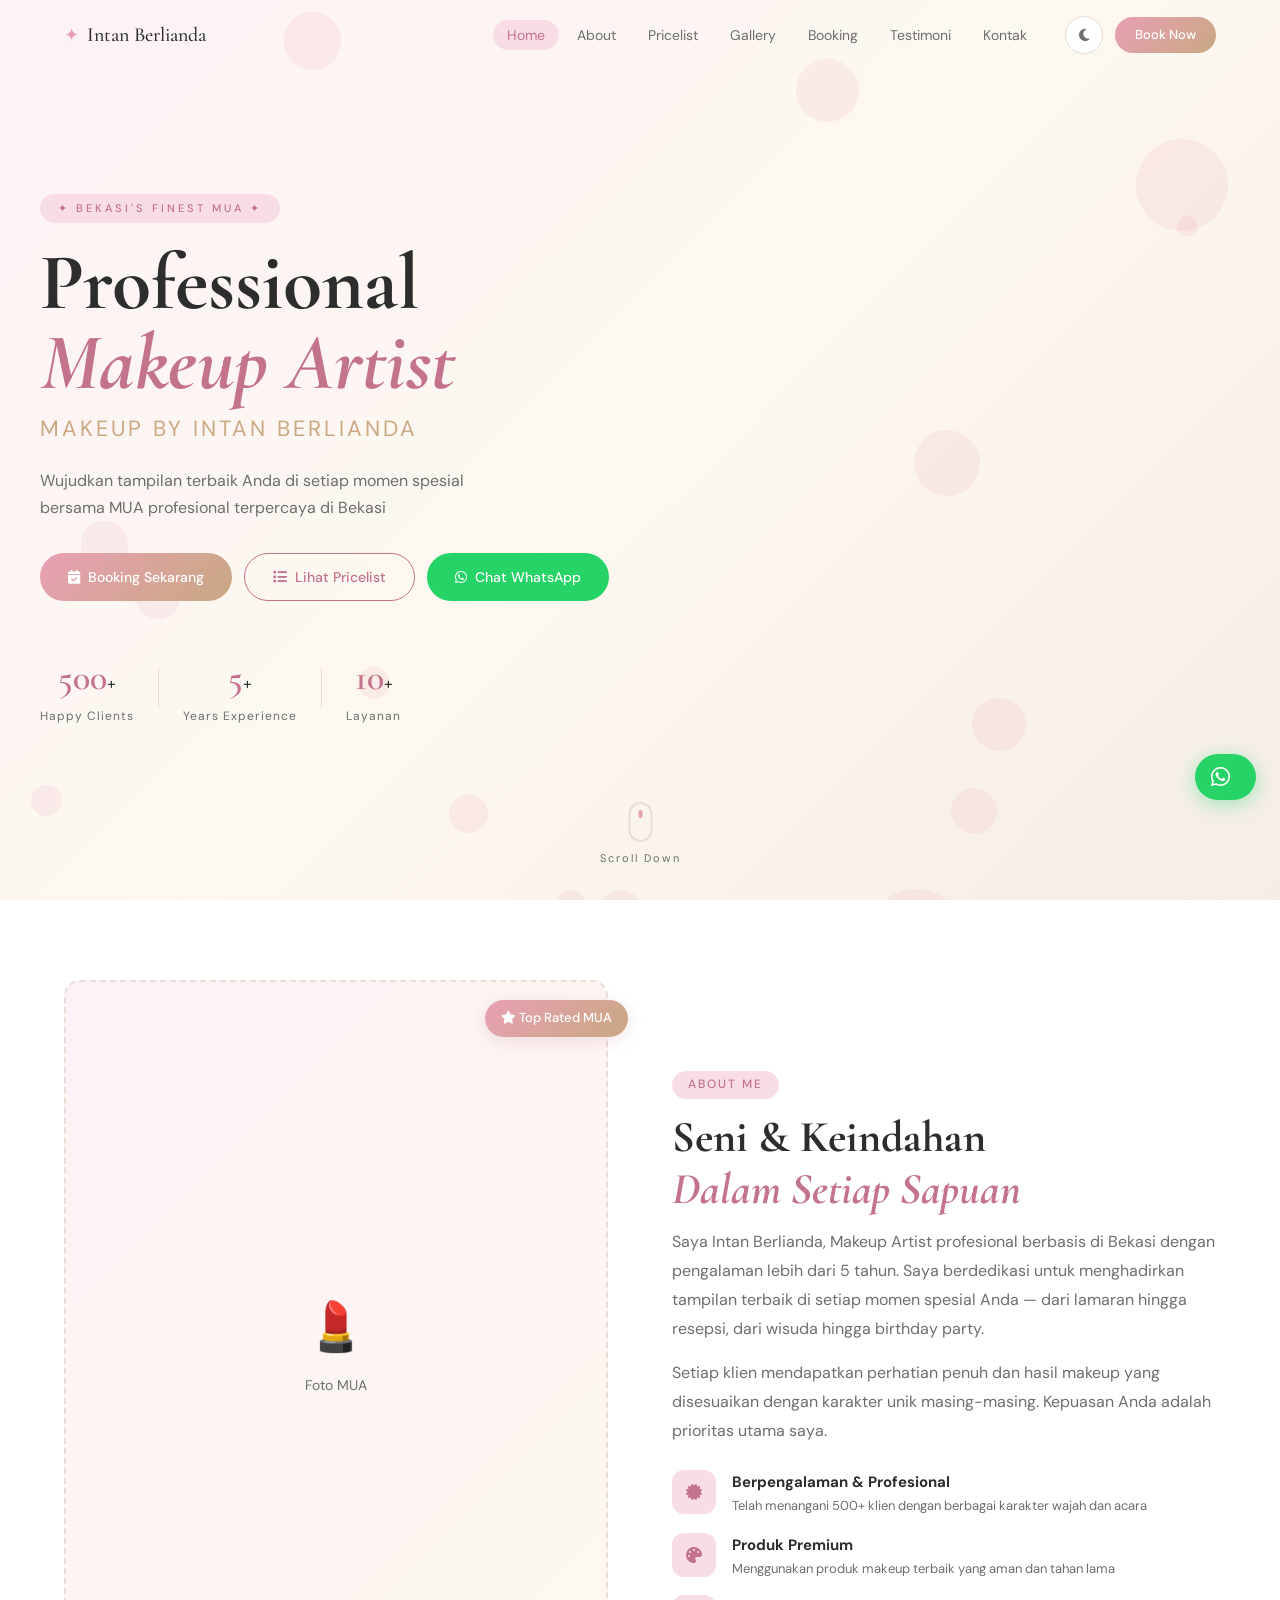
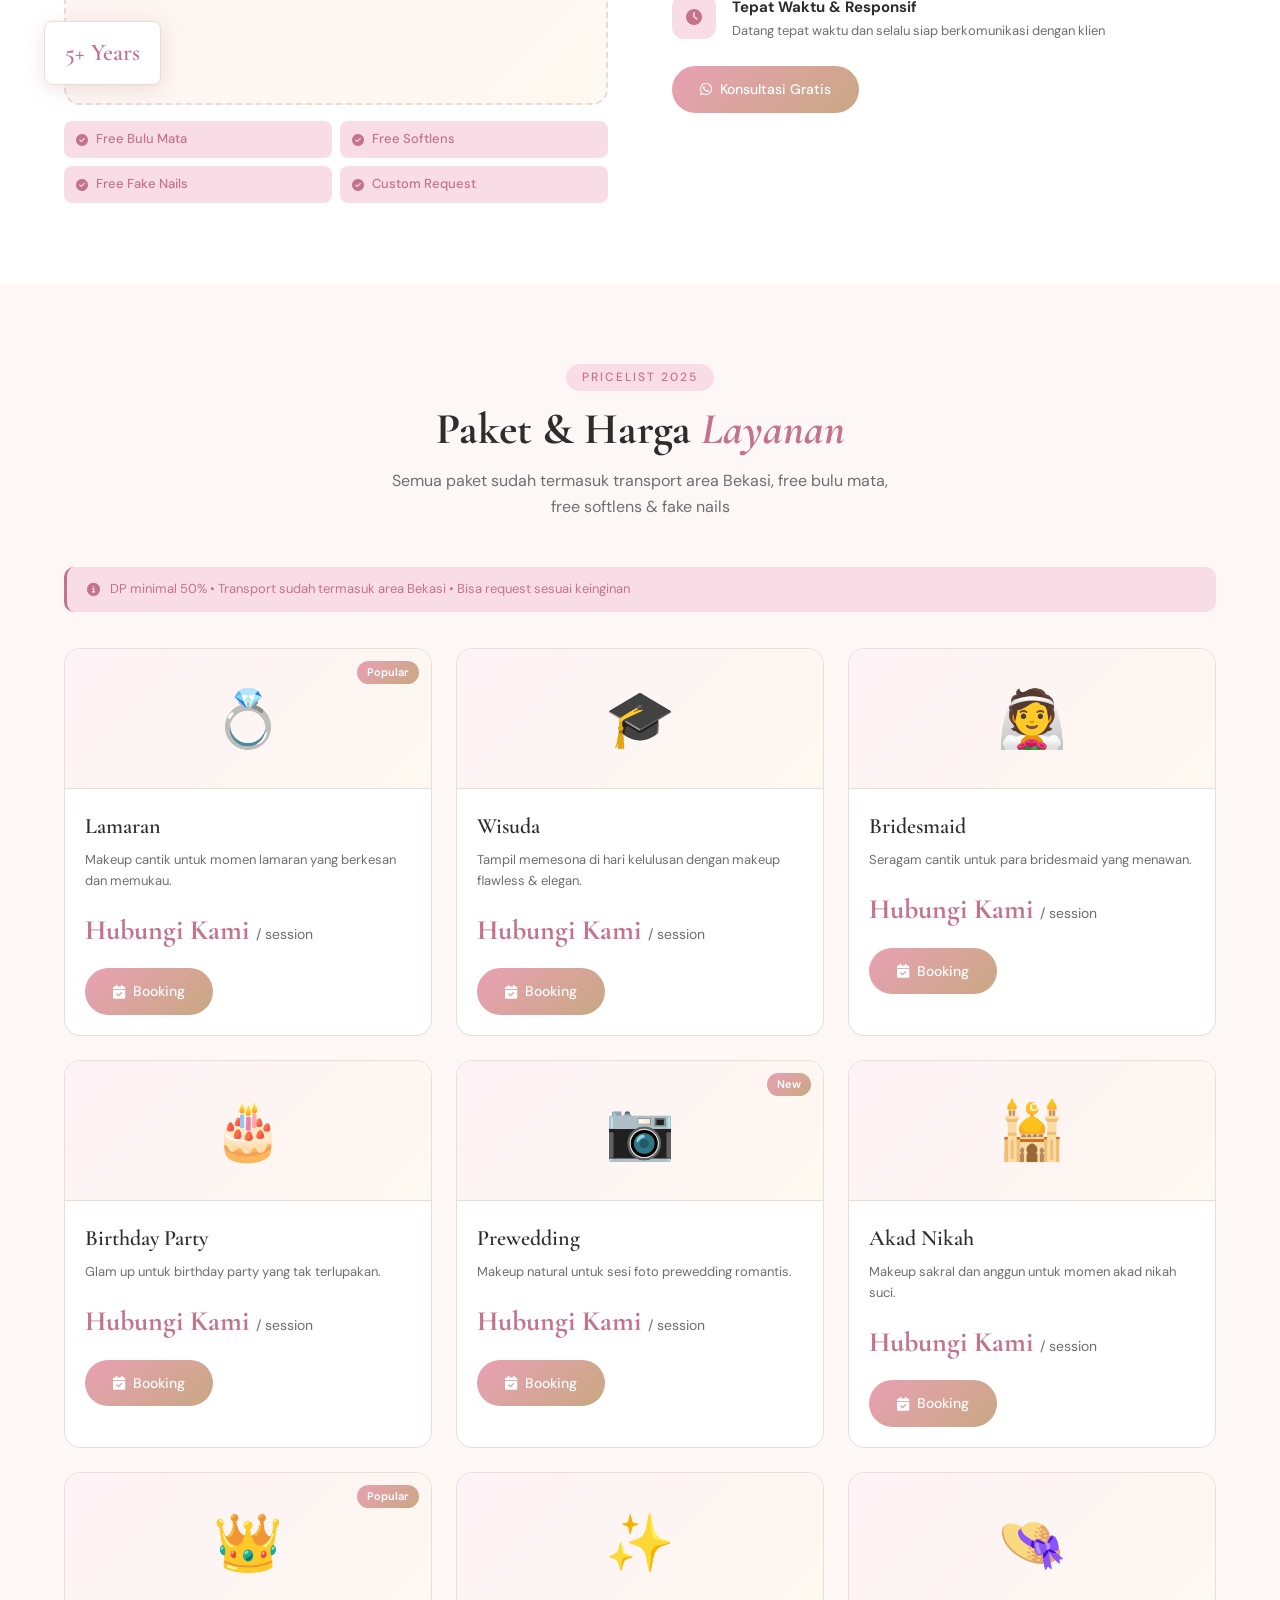
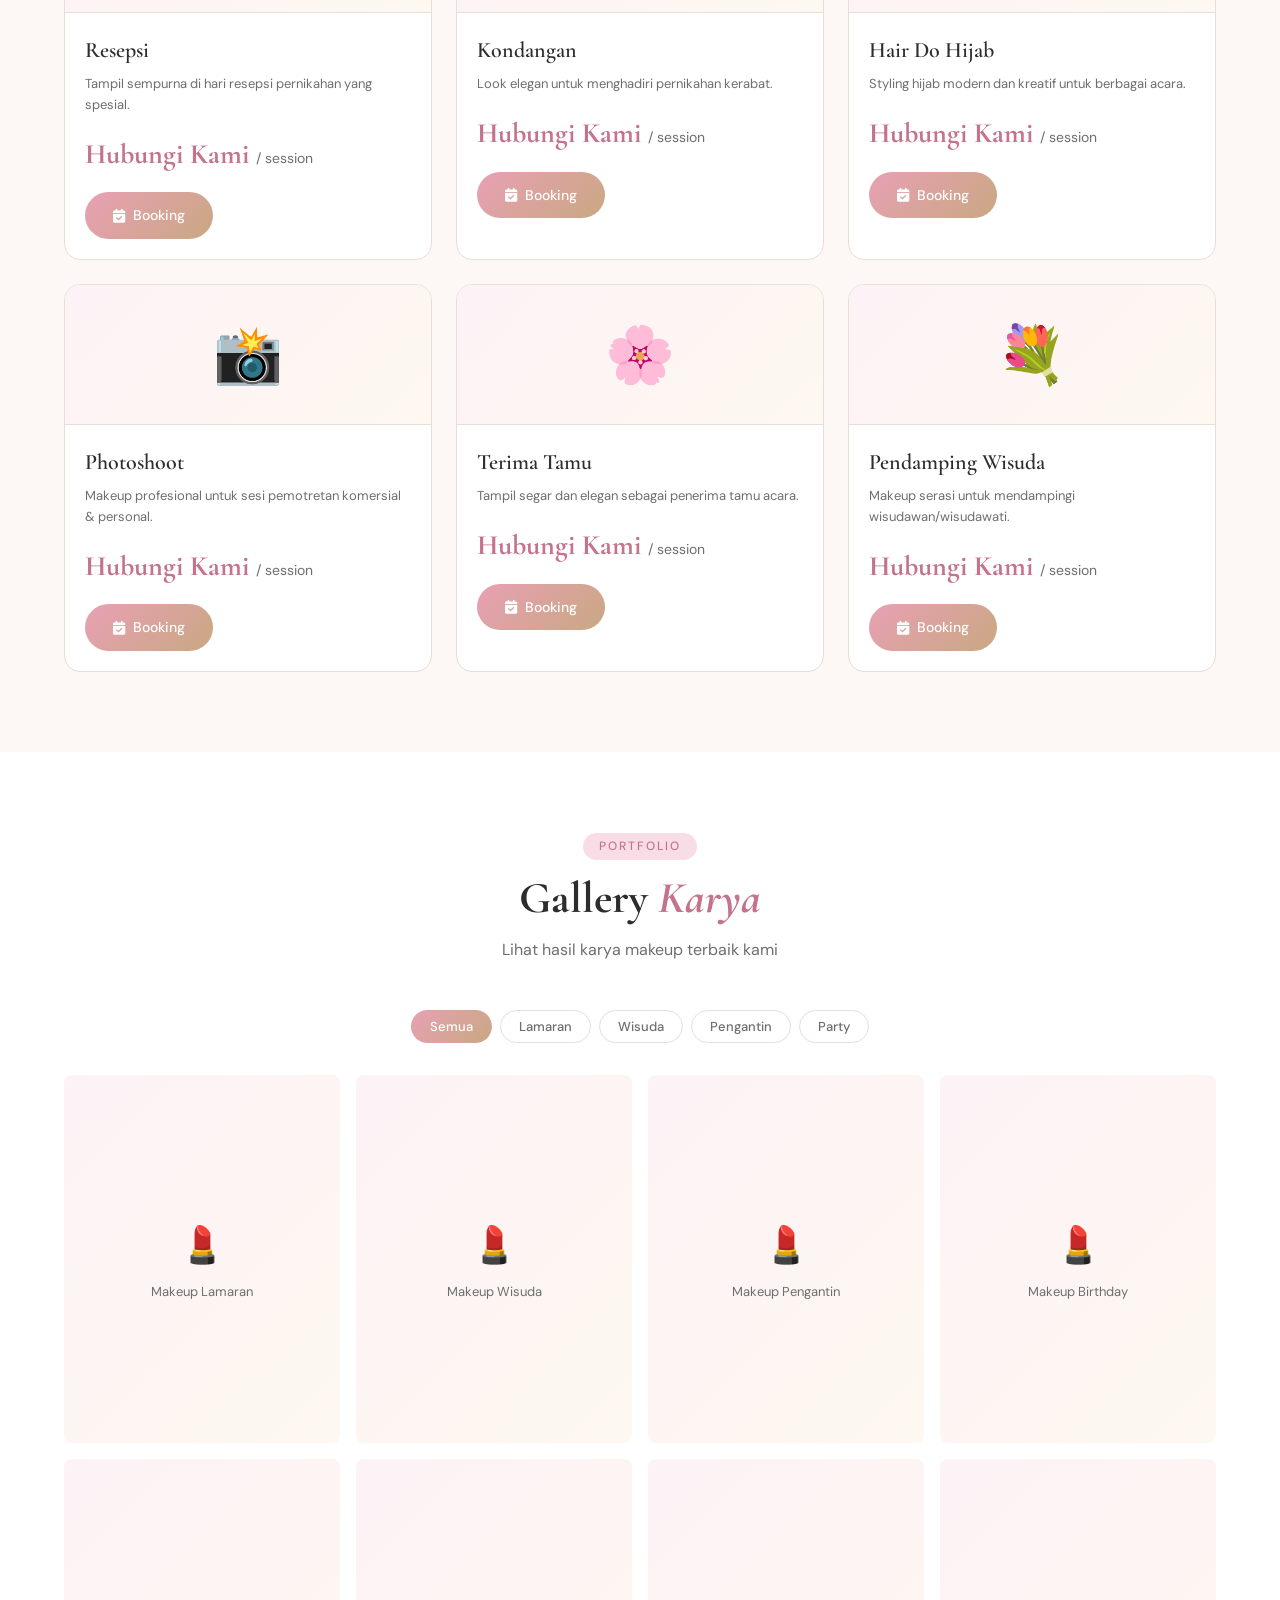
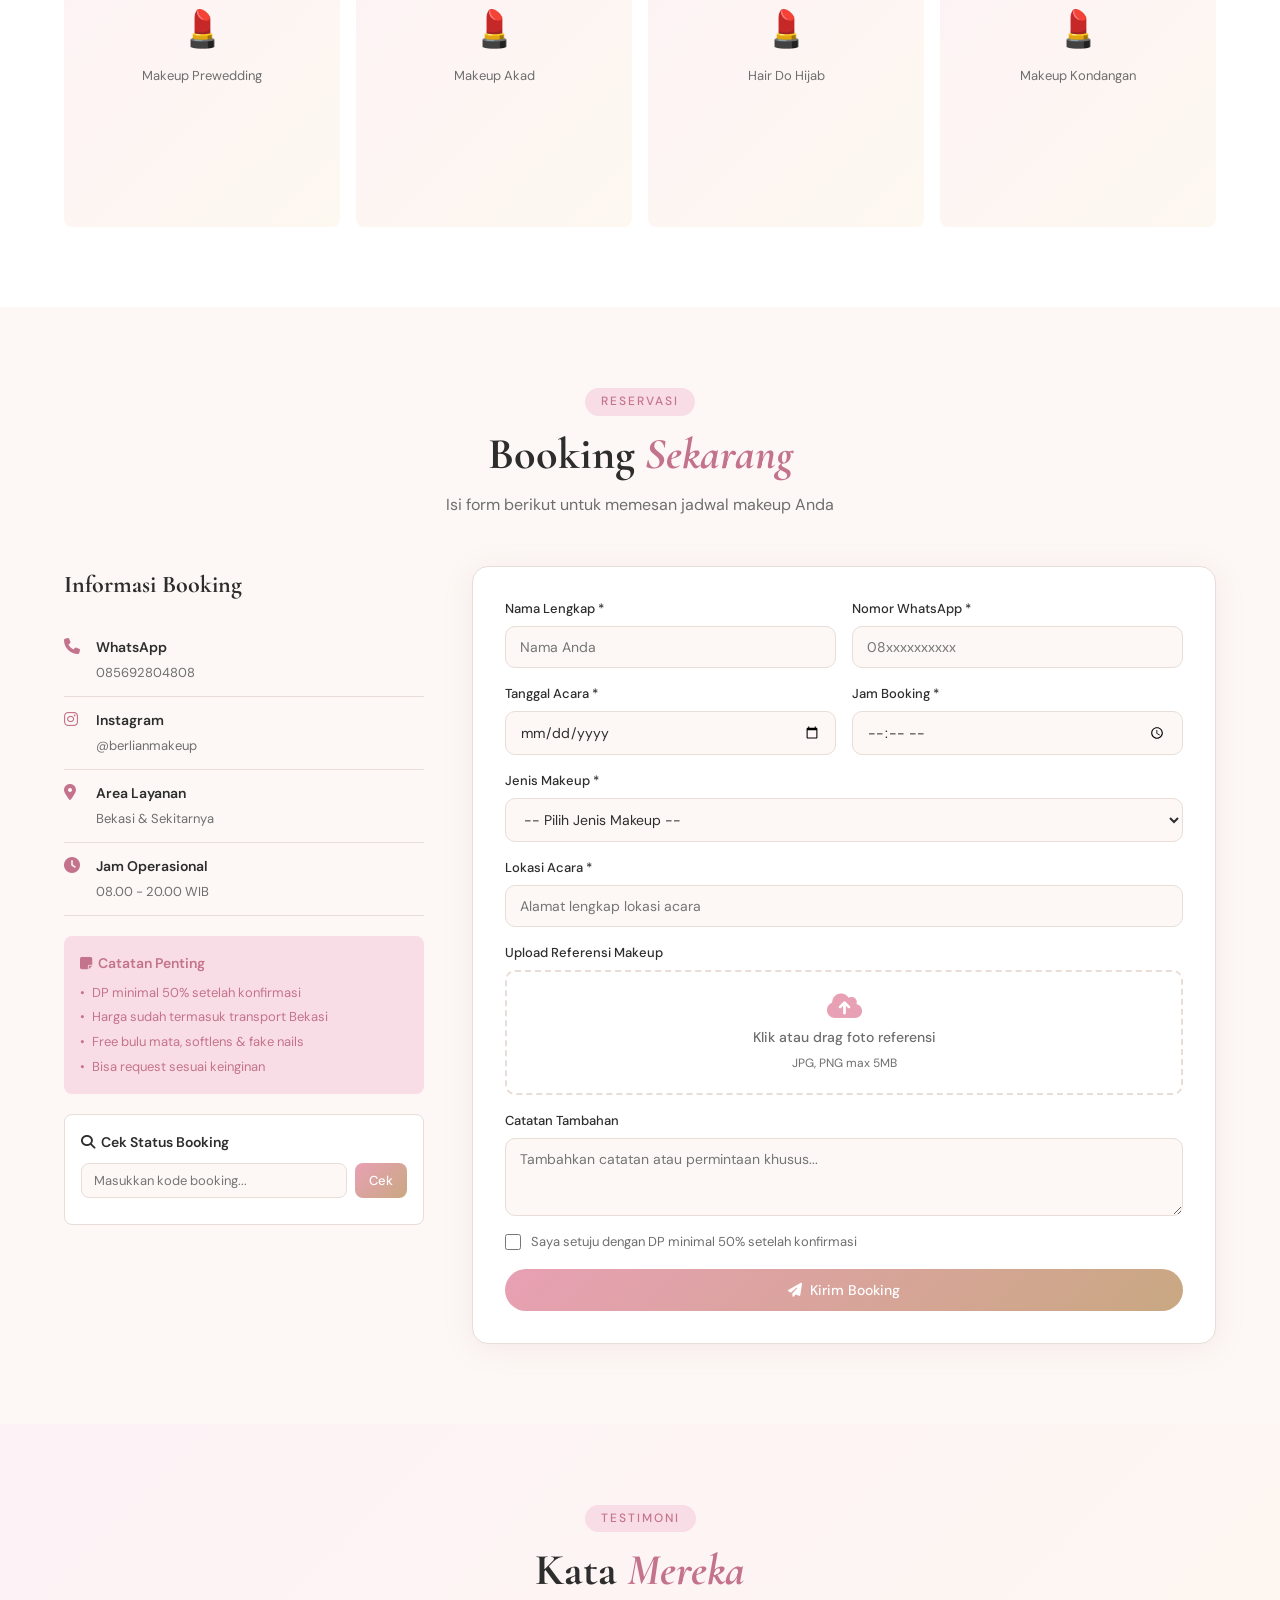
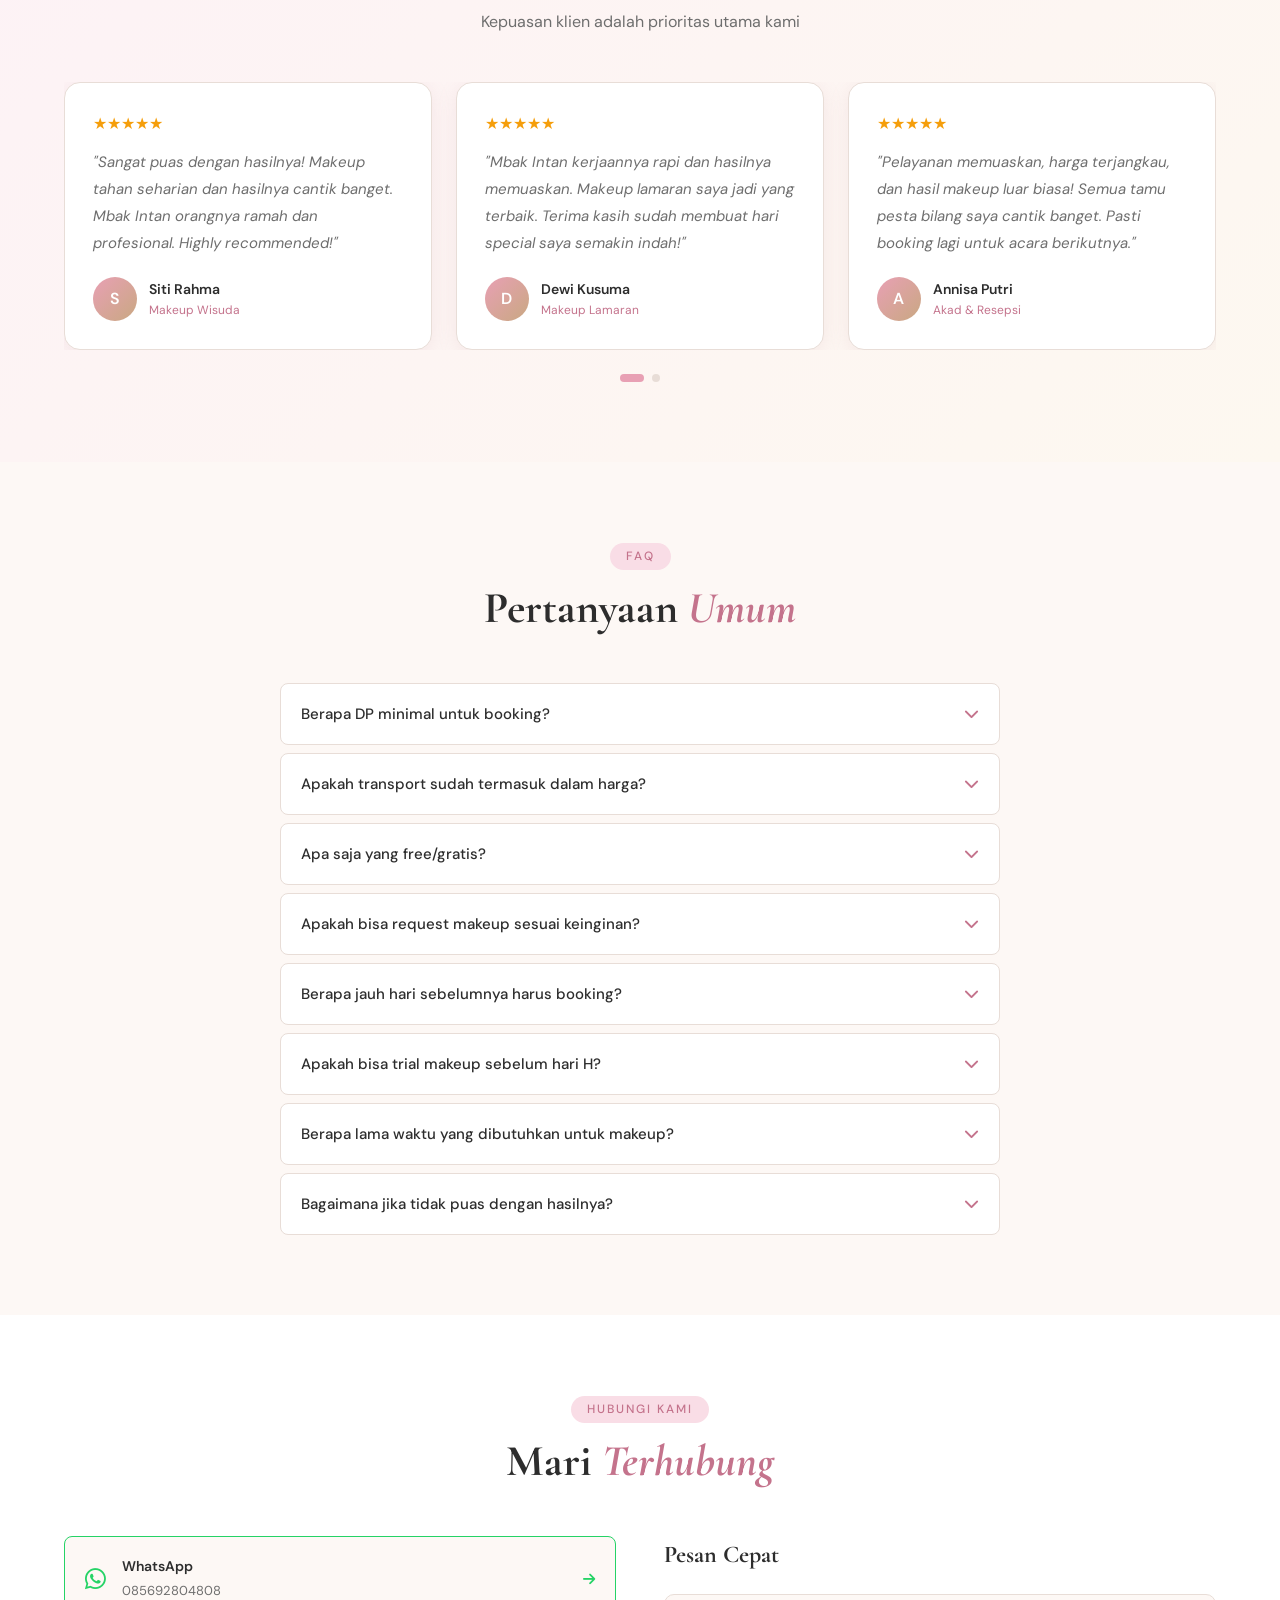
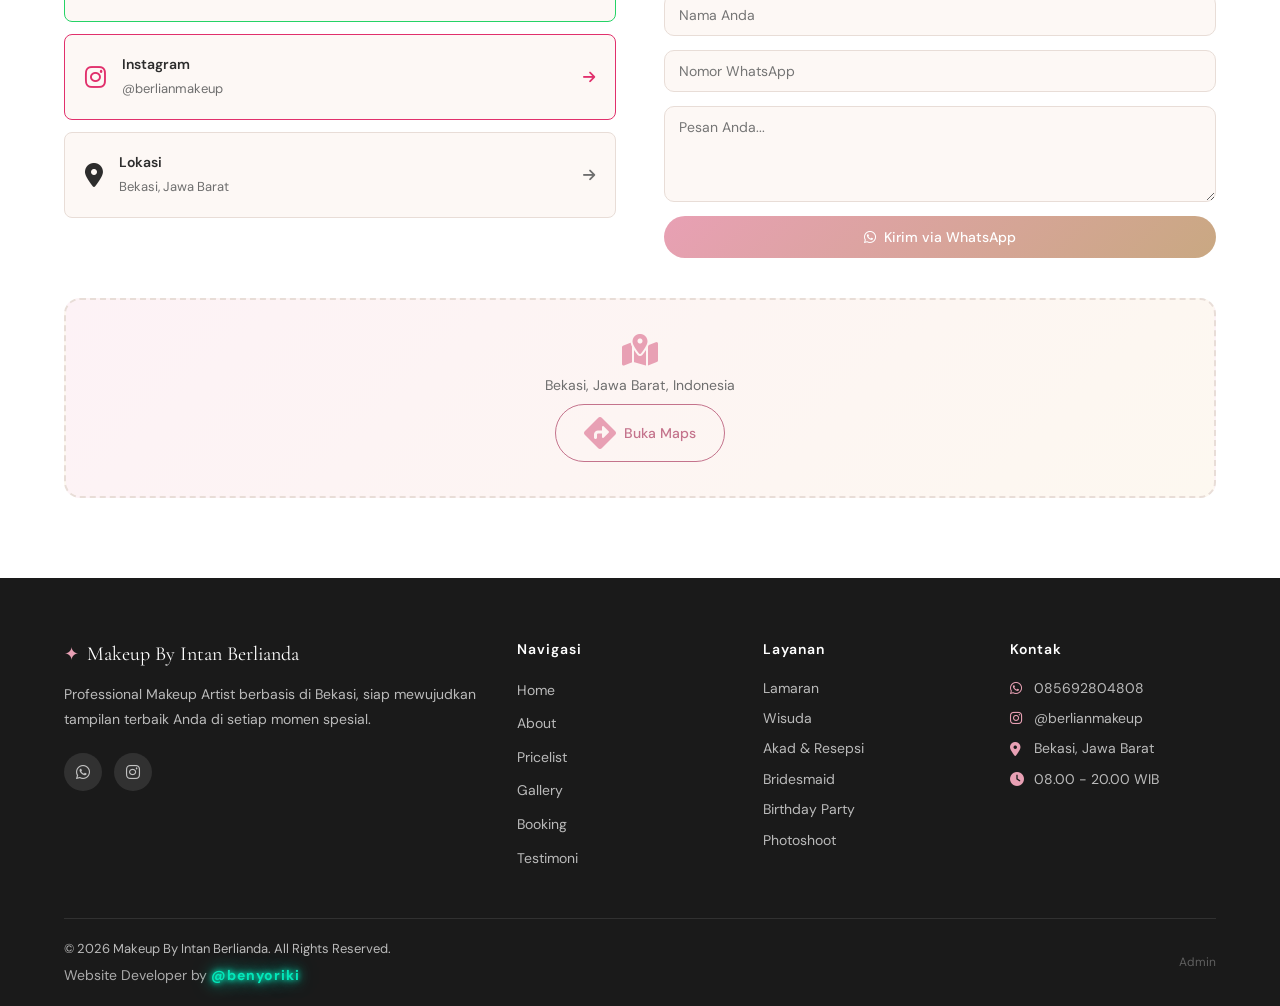
==== index.html @ 7371d4df "Add files via upload" ====
<!DOCTYPE html>
<html lang="id" data-theme="light">
<head>
  <meta charset="UTF-8" />
  <meta name="viewport" content="width=device-width, initial-scale=1.0" />
  <meta name="description" content="Makeup By Intan Berlianda - Professional Makeup Artist Bekasi. Lamaran, Wisuda, Bridesmaid, Akad, Resepsi dan lebih banyak lagi." />
  <meta name="keywords" content="makeup artist bekasi, MUA bekasi, makeup lamaran, makeup wisuda, makeup pengantin" />
  <title>Makeup By Intan Berlianda | Professional MUA Bekasi</title>
    <link rel="icon" href="favicon.png" type="image/png">
<link rel="apple-touch-icon" href="favicon.png">
  <link rel="preconnect" href="https://fonts.googleapis.com">
  <link rel="preconnect" href="https://fonts.gstatic.com" crossorigin>
  <link href="https://fonts.googleapis.com/css2?family=Cormorant+Garamond:ital,wght@0,300;0,400;0,500;0,600;1,300;1,400&family=DM+Sans:wght@300;400;500&family=Playfair+Display:ital,wght@0,400;0,700;1,400&display=swap" rel="stylesheet">
  <link rel="stylesheet" href="https://cdnjs.cloudflare.com/ajax/libs/font-awesome/6.5.0/css/all.min.css" />
  <link rel="stylesheet" href="css/style.css" />
</head>
<body>

<!-- SPLASH SCREEN -->
<div id="splash-screen">
  <div class="splash-inner">
    <div class="splash-logo">
      <div class="logo-icon" id="logo-tap">✦</div>
      <div class="splash-brand">Makeup By</div>
      <div class="splash-name">Intan Berlianda</div>
    </div>
    <div class="splash-tagline">Professional Makeup Artist</div>
    <div class="splash-loader">
      <div class="loader-line"></div>
    </div>
  </div>
</div>

<!-- NAVBAR -->
<nav class="navbar" id="navbar">
  <div class="nav-container">
    <a href="#home" class="nav-brand" id="nav-logo">
      <span class="brand-icon">✦</span>
      <span class="brand-text">Intan Berlianda</span>
    </a>
    <ul class="nav-links" id="navLinks">
      <li><a href="#home" class="nav-link active">Home</a></li>
      <li><a href="#about" class="nav-link">About</a></li>
      <li><a href="#pricelist" class="nav-link">Pricelist</a></li>
      <li><a href="#gallery" class="nav-link">Gallery</a></li>
      <li><a href="#booking" class="nav-link">Booking</a></li>
      <li><a href="#testimonial" class="nav-link">Testimoni</a></li>
      <li><a href="#contact" class="nav-link">Kontak</a></li>
    </ul>
    <div class="nav-actions">
      <button class="theme-toggle" id="themeToggle" aria-label="Toggle theme">
        <i class="fas fa-moon" id="themeIcon"></i>
      </button>
      <a href="#booking" class="nav-cta">Book Now</a>
      <button class="hamburger" id="hamburger" aria-label="Menu">
        <span></span><span></span><span></span>
      </button>
    </div>
  </div>
</nav>

<!-- MOBILE BOTTOM NAV -->
<nav class="bottom-nav" id="bottomNav">
  <a href="#home" class="bottom-nav-item active"><i class="fas fa-home"></i><span>Home</span></a>
  <a href="#pricelist" class="bottom-nav-item"><i class="fas fa-tag"></i><span>Harga</span></a>
  <a href="#booking" class="bottom-nav-item booking-btn-mobile"><i class="fas fa-calendar-plus"></i><span>Booking</span></a>
  <a href="#gallery" class="bottom-nav-item"><i class="fas fa-images"></i><span>Gallery</span></a>
  <a href="#contact" class="bottom-nav-item"><i class="fas fa-phone"></i><span>Kontak</span></a>
</nav>

<!-- HERO SECTION -->
<section class="hero" id="home">
  <div class="hero-bg">
    <div class="hero-gradient"></div>
    <div class="hero-particles" id="heroParticles"></div>
  </div>
  <div class="hero-content">
    <div class="hero-badge animate-fade-up">✦ Bekasi's Finest MUA ✦</div>
    <h1 class="hero-title animate-fade-up delay-1">
      <span class="title-line">Professional</span>
      <span class="title-line italic">Makeup Artist</span>
    </h1>
    <div class="hero-brand animate-fade-up delay-2">Makeup By Intan Berlianda</div>
    <p class="hero-sub animate-fade-up delay-3">Wujudkan tampilan terbaik Anda di setiap momen spesial bersama MUA profesional terpercaya di Bekasi</p>
    <div class="hero-actions animate-fade-up delay-4">
      <a href="#booking" class="btn-primary">
        <i class="fas fa-calendar-check"></i> Booking Sekarang
      </a>
      <a href="#pricelist" class="btn-outline">
        <i class="fas fa-list"></i> Lihat Pricelist
      </a>
      <a href="https://wa.me/6285692804808" target="_blank" class="btn-wa">
        <i class="fab fa-whatsapp"></i> Chat WhatsApp
      </a>
    </div>
    <div class="hero-stats animate-fade-up delay-5">
      <div class="stat-item">
        <span class="stat-num" data-count="500">0</span><span>+</span>
        <span class="stat-label">Happy Clients</span>
      </div>
      <div class="stat-divider"></div>
      <div class="stat-item">
        <span class="stat-num" data-count="5">0</span><span>+</span>
        <span class="stat-label">Years Experience</span>
      </div>
      <div class="stat-divider"></div>
      <div class="stat-item">
        <span class="stat-num" data-count="10">0</span><span>+</span>
        <span class="stat-label">Layanan</span>
      </div>
    </div>
  </div>
  <div class="hero-scroll-indicator">
    <div class="scroll-mouse"><div class="scroll-wheel"></div></div>
    <span>Scroll Down</span>
  </div>
</section>

<!-- ABOUT SECTION -->
<section class="about section" id="about">
  <div class="container">
    <div class="about-grid">
      <div class="about-visual reveal-left">
        <div class="about-img-wrap">
          <div class="about-img-placeholder">
            <div class="placeholder-icon">💄</div>
            <span>Foto MUA</span>
          </div>
          <div class="about-badge-float">
            <i class="fas fa-star"></i> Top Rated MUA
          </div>
          <div class="about-years-badge">5+ Years</div>
        </div>
        <div class="about-features-grid">
          <div class="feat-card"><i class="fas fa-check-circle"></i> Free Bulu Mata</div>
          <div class="feat-card"><i class="fas fa-check-circle"></i> Free Softlens</div>
          <div class="feat-card"><i class="fas fa-check-circle"></i> Free Fake Nails</div>
          <div class="feat-card"><i class="fas fa-check-circle"></i> Custom Request</div>
        </div>
      </div>
      <div class="about-content reveal-right">
        <div class="section-badge">About Me</div>
        <h2 class="section-title">Seni & Keindahan<br><em>Dalam Setiap Sapuan</em></h2>
        <p class="about-desc">Saya Intan Berlianda, Makeup Artist profesional berbasis di Bekasi dengan pengalaman lebih dari 5 tahun. Saya berdedikasi untuk menghadirkan tampilan terbaik di setiap momen spesial Anda — dari lamaran hingga resepsi, dari wisuda hingga birthday party.</p>
        <p class="about-desc">Setiap klien mendapatkan perhatian penuh dan hasil makeup yang disesuaikan dengan karakter unik masing-masing. Kepuasan Anda adalah prioritas utama saya.</p>
        <div class="about-highlights">
          <div class="highlight-item">
            <div class="highlight-icon"><i class="fas fa-certificate"></i></div>
            <div>
              <strong>Berpengalaman & Profesional</strong>
              <p>Telah menangani 500+ klien dengan berbagai karakter wajah dan acara</p>
            </div>
          </div>
          <div class="highlight-item">
            <div class="highlight-icon"><i class="fas fa-palette"></i></div>
            <div>
              <strong>Produk Premium</strong>
              <p>Menggunakan produk makeup terbaik yang aman dan tahan lama</p>
            </div>
          </div>
          <div class="highlight-item">
            <div class="highlight-icon"><i class="fas fa-clock"></i></div>
            <div>
              <strong>Tepat Waktu & Responsif</strong>
              <p>Datang tepat waktu dan selalu siap berkomunikasi dengan klien</p>
            </div>
          </div>
        </div>
        <a href="https://wa.me/6285692804808" target="_blank" class="btn-primary">
          <i class="fab fa-whatsapp"></i> Konsultasi Gratis
        </a>
      </div>
    </div>
  </div>
</section>

<!-- PRICELIST SECTION -->
<section class="pricelist section" id="pricelist">
  <div class="container">
    <div class="section-header reveal-up">
      <div class="section-badge">Pricelist 2025</div>
      <h2 class="section-title">Paket & Harga <em>Layanan</em></h2>
      <p class="section-sub">Semua paket sudah termasuk transport area Bekasi, free bulu mata, free softlens & fake nails</p>
    </div>
    <div class="price-note reveal-up">
      <i class="fas fa-info-circle"></i>
      <span>DP minimal 50% • Transport sudah termasuk area Bekasi • Bisa request sesuai keinginan</span>
    </div>
    <div class="pricelist-grid" id="pricelistGrid">
      <!-- Populated by JS -->
    </div>
  </div>
</section>

<!-- GALLERY SECTION -->
<section class="gallery section" id="gallery">
  <div class="container">
    <div class="section-header reveal-up">
      <div class="section-badge">Portfolio</div>
      <h2 class="section-title">Gallery <em>Karya</em></h2>
      <p class="section-sub">Lihat hasil karya makeup terbaik kami</p>
    </div>
    <div class="gallery-filter reveal-up" id="galleryFilter">
      <button class="filter-btn active" data-filter="all">Semua</button>
      <button class="filter-btn" data-filter="lamaran">Lamaran</button>
      <button class="filter-btn" data-filter="wisuda">Wisuda</button>
      <button class="filter-btn" data-filter="pengantin">Pengantin</button>
      <button class="filter-btn" data-filter="party">Party</button>
    </div>
    <div class="gallery-grid" id="galleryGrid">
      <!-- Populated by JS -->
    </div>
  </div>
</section>

<!-- BOOKING SECTION -->
<section class="booking section" id="booking">
  <div class="container">
    <div class="section-header reveal-up">
      <div class="section-badge">Reservasi</div>
      <h2 class="section-title">Booking <em>Sekarang</em></h2>
      <p class="section-sub">Isi form berikut untuk memesan jadwal makeup Anda</p>
    </div>
    <div class="booking-wrap">
      <div class="booking-info reveal-left">
        <h3>Informasi Booking</h3>
        <div class="info-item">
          <i class="fas fa-phone"></i>
          <div><strong>WhatsApp</strong><span>085692804808</span></div>
        </div>
        <div class="info-item">
          <i class="fab fa-instagram"></i>
          <div><strong>Instagram</strong><span>@berlianmakeup</span></div>
        </div>
        <div class="info-item">
          <i class="fas fa-map-marker-alt"></i>
          <div><strong>Area Layanan</strong><span>Bekasi & Sekitarnya</span></div>
        </div>
        <div class="info-item">
          <i class="fas fa-clock"></i>
          <div><strong>Jam Operasional</strong><span>08.00 - 20.00 WIB</span></div>
        </div>
        <div class="booking-notes">
          <h4><i class="fas fa-sticky-note"></i> Catatan Penting</h4>
          <ul>
            <li>DP minimal 50% setelah konfirmasi</li>
            <li>Harga sudah termasuk transport Bekasi</li>
            <li>Free bulu mata, softlens & fake nails</li>
            <li>Bisa request sesuai keinginan</li>
          </ul>
        </div>
        <!-- Cek Status Booking -->
        <div class="status-check">
          <h4><i class="fas fa-search"></i> Cek Status Booking</h4>
          <div class="status-input-wrap">
            <input type="text" id="statusSearchInput" placeholder="Masukkan kode booking..." />
            <button onclick="checkBookingStatus()">Cek</button>
          </div>
          <div id="statusResult"></div>
        </div>
      </div>
      <div class="booking-form-wrap reveal-right">
        <form class="booking-form" id="bookingForm" novalidate>
          <div class="form-row">
            <div class="form-group">
              <label>Nama Lengkap *</label>
              <input type="text" id="bookingName" placeholder="Nama Anda" required />
            </div>
            <div class="form-group">
              <label>Nomor WhatsApp *</label>
              <input type="tel" id="bookingWa" placeholder="08xxxxxxxxxx" required />
            </div>
          </div>
          <div class="form-row">
            <div class="form-group">
              <label>Tanggal Acara *</label>
              <input type="date" id="bookingDate" required />
            </div>
            <div class="form-group">
              <label>Jam Booking *</label>
              <input type="time" id="bookingTime" required />
            </div>
          </div>
          <div class="form-group">
            <label>Jenis Makeup *</label>
            <select id="bookingType" required>
              <option value="">-- Pilih Jenis Makeup --</option>
              <option value="Lamaran">Lamaran</option>
              <option value="Wisuda">Wisuda</option>
              <option value="Bridesmaid">Bridesmaid</option>
              <option value="Birthday Party">Birthday Party</option>
              <option value="Prewedding">Prewedding</option>
              <option value="Pendamping Wisuda">Pendamping Wisuda</option>
              <option value="Photoshoot">Photoshoot</option>
              <option value="Akad">Akad</option>
              <option value="Resepsi">Resepsi</option>
              <option value="Kondangan">Kondangan</option>
              <option value="Terima Tamu">Terima Tamu</option>
              <option value="Hair Do Hijab">Hair Do Hijab</option>
              <option value="Lainnya">Lainnya</option>
            </select>
          </div>
          <div class="form-group">
            <label>Lokasi Acara *</label>
            <input type="text" id="bookingLocation" placeholder="Alamat lengkap lokasi acara" required />
          </div>
          <div class="form-group">
            <label>Upload Referensi Makeup</label>
            <div class="upload-area" id="uploadArea">
              <input type="file" id="bookingRef" accept="image/*" class="upload-input" />
              <div class="upload-placeholder">
                <i class="fas fa-cloud-upload-alt"></i>
                <span>Klik atau drag foto referensi</span>
                <small>JPG, PNG max 5MB</small>
              </div>
              <div class="upload-preview" id="uploadPreview" style="display:none">
                <img id="previewImg" src="" alt="preview" />
                <button type="button" onclick="clearUpload()"><i class="fas fa-times"></i></button>
              </div>
            </div>
          </div>
          <div class="form-group">
            <label>Catatan Tambahan</label>
            <textarea id="bookingNote" placeholder="Tambahkan catatan atau permintaan khusus..." rows="3"></textarea>
          </div>
          <div class="form-check">
            <input type="checkbox" id="agreeTerms" required />
            <label for="agreeTerms">Saya setuju dengan DP minimal 50% setelah konfirmasi</label>
          </div>
          <button type="submit" class="btn-primary btn-full">
            <i class="fas fa-paper-plane"></i> Kirim Booking
          </button>
        </form>
      </div>
    </div>
  </div>
</section>

<!-- TESTIMONIAL SECTION -->
<section class="testimonial section" id="testimonial">
  <div class="container">
    <div class="section-header reveal-up">
      <div class="section-badge">Testimoni</div>
      <h2 class="section-title">Kata <em>Mereka</em></h2>
      <p class="section-sub">Kepuasan klien adalah prioritas utama kami</p>
    </div>
    <div class="testimonial-slider" id="testimonialSlider">
      <div class="testimonial-track" id="testimonialTrack">
        <!-- Populated by JS -->
      </div>
    </div>
    <div class="testimonial-dots" id="testimonialDots"></div>
  </div>
</section>

<!-- FAQ SECTION -->
<section class="faq section" id="faq">
  <div class="container">
    <div class="section-header reveal-up">
      <div class="section-badge">FAQ</div>
      <h2 class="section-title">Pertanyaan <em>Umum</em></h2>
    </div>
    <div class="faq-list reveal-up" id="faqList">
      <!-- Populated by JS -->
    </div>
  </div>
</section>

<!-- CONTACT SECTION -->
<section class="contact section" id="contact">
  <div class="container">
    <div class="section-header reveal-up">
      <div class="section-badge">Hubungi Kami</div>
      <h2 class="section-title">Mari <em>Terhubung</em></h2>
    </div>
    <div class="contact-grid">
      <div class="contact-cards reveal-left">
        <a href="https://wa.me/6285692804808" target="_blank" class="contact-card wa-card">
          <i class="fab fa-whatsapp"></i>
          <div>
            <strong>WhatsApp</strong>
            <span>085692804808</span>
          </div>
          <i class="fas fa-arrow-right"></i>
        </a>
        <a href="https://instagram.com/berlianmakeup" target="_blank" class="contact-card ig-card">
          <i class="fab fa-instagram"></i>
          <div>
            <strong>Instagram</strong>
            <span>@berlianmakeup</span>
          </div>
          <i class="fas fa-arrow-right"></i>
        </a>
        <div class="contact-card loc-card">
          <i class="fas fa-map-marker-alt"></i>
          <div>
            <strong>Lokasi</strong>
            <span>Bekasi, Jawa Barat</span>
          </div>
          <i class="fas fa-arrow-right"></i>
        </div>
      </div>
      <div class="contact-form-wrap reveal-right">
        <h3>Pesan Cepat</h3>
        <form class="contact-form" id="contactForm">
          <div class="form-group">
            <input type="text" placeholder="Nama Anda" required />
          </div>
          <div class="form-group">
            <input type="tel" placeholder="Nomor WhatsApp" required />
          </div>
          <div class="form-group">
            <textarea placeholder="Pesan Anda..." rows="4" required></textarea>
          </div>
          <button type="submit" class="btn-primary btn-full">
            <i class="fab fa-whatsapp"></i> Kirim via WhatsApp
          </button>
        </form>
      </div>
    </div>
    <div class="map-placeholder reveal-up">
      <div class="map-inner">
        <i class="fas fa-map-marked-alt"></i>
        <span>Bekasi, Jawa Barat, Indonesia</span>
        <a href="https://maps.google.com/?q=Bekasi,Jawa+Barat" target="_blank" class="btn-outline">
          <i class="fas fa-directions"></i> Buka Maps
        </a>
      </div>
    </div>
  </div>
</section>

<!-- FOOTER -->
<footer class="footer">
  <div class="container">
    <div class="footer-grid">
      <div class="footer-brand">
        <div class="footer-logo"><span class="brand-icon">✦</span> Makeup By Intan Berlianda</div>
        <p>Professional Makeup Artist berbasis di Bekasi, siap mewujudkan tampilan terbaik Anda di setiap momen spesial.</p>
        <div class="footer-socials">
          <a href="https://wa.me/6285692804808" target="_blank" aria-label="WhatsApp"><i class="fab fa-whatsapp"></i></a>
          <a href="https://instagram.com/berlianmakeup" target="_blank" aria-label="Instagram"><i class="fab fa-instagram"></i></a>
        </div>
      </div>
      <div class="footer-nav">
        <h4>Navigasi</h4>
        <ul>
          <li><a href="#home">Home</a></li>
          <li><a href="#about">About</a></li>
          <li><a href="#pricelist">Pricelist</a></li>
          <li><a href="#gallery">Gallery</a></li>
          <li><a href="#booking">Booking</a></li>
          <li><a href="#testimonial">Testimoni</a></li>
        </ul>
      </div>
      <div class="footer-services">
        <h4>Layanan</h4>
        <ul>
          <li>Lamaran</li>
          <li>Wisuda</li>
          <li>Akad & Resepsi</li>
          <li>Bridesmaid</li>
          <li>Birthday Party</li>
          <li>Photoshoot</li>
        </ul>
      </div>
      <div class="footer-contact">
        <h4>Kontak</h4>
        <p><i class="fab fa-whatsapp"></i> 085692804808</p>
        <p><i class="fab fa-instagram"></i> @berlianmakeup</p>
        <p><i class="fas fa-map-marker-alt"></i> Bekasi, Jawa Barat</p>
        <p><i class="fas fa-clock"></i> 08.00 - 20.00 WIB</p>
      </div>
    </div>
<div class="footer-bottom">
  <div class="footer-copy">
    <p>&copy; 2026 Makeup By Intan Berlianda. All Rights Reserved.</p>

    <p class="dev-text">
      Website Developer by 
      <a href="https://benyoriki.com/" target="_blank" class="flicker-text">
        @benyoriki
      </a>
    </p>
  </div>

  <a href="admin.html" class="admin-link">Admin</a>
</div>
  </div>
</footer>

<!-- FLOATING BUTTONS -->
<a href="https://wa.me/6285692804808" class="float-wa" target="_blank" aria-label="WhatsApp">
  <i class="fab fa-whatsapp"></i>
  <span class="float-label">Chat Sekarang</span>
</a>
<button class="back-to-top" id="backToTop" aria-label="Back to top">
  <i class="fas fa-chevron-up"></i>
</button>

<!-- IMAGE LIGHTBOX -->
<div class="lightbox" id="lightbox">
  <div class="lightbox-overlay" onclick="closeLightbox()"></div>
  <div class="lightbox-content">
    <button class="lightbox-close" onclick="closeLightbox()"><i class="fas fa-times"></i></button>
    <img src="" alt="gallery" id="lightboxImg" />
    <div class="lightbox-caption" id="lightboxCaption"></div>
  </div>
</div>

<!-- BOOKING SUCCESS MODAL -->
<div class="modal" id="bookingModal">
  <div class="modal-overlay" onclick="closeModal('bookingModal')"></div>
  <div class="modal-content">
    <div class="modal-icon success"><i class="fas fa-check-circle"></i></div>
    <h3>Booking Berhasil!</h3>
    <p>Booking Anda telah diterima. Kami akan segera menghubungi Anda via WhatsApp untuk konfirmasi.</p>
    <div class="booking-code-display" id="bookingCodeDisplay"></div>
    <p class="modal-note">Simpan kode booking Anda untuk cek status</p>
    <div class="modal-actions">
      <button onclick="closeModal('bookingModal')" class="btn-outline">Tutup</button>
      <a href="https://wa.me/6285692804808" target="_blank" class="btn-primary">
        <i class="fab fa-whatsapp"></i> Konfirmasi via WA
      </a>
    </div>
  </div>
</div>

<!-- TOAST -->
<div class="toast-container" id="toastContainer"></div>

<script src="js/app.js"></script>
</body>
</html>
---- css/style.css ----
/* ============================================
   MAKEUP BY INTAN BERLIANDA - Main Stylesheet
   ============================================ */

/* ---- CSS VARIABLES ---- */
:root {
  --pink: #e8a0b4;
  --pink-dark: #c4738c;
  --pink-light: #f9dde6;
  --rose-gold: #c9a882;
  --nude: #e8d5c4;
  --cream: #fdf8f5;
  --white: #ffffff;
  --black: #1a1a1a;
  --gray-100: #f5f5f5;
  --gray-200: #e8e8e8;
  --gray-500: #888888;
  --gray-700: #444444;
  --text: #2d2d2d;
  --text-light: #6e6e6e;
  --bg: #fdf8f5;
  --surface: #ffffff;
  --border: #e8ddd7;
  --shadow: rgba(180, 120, 140, 0.12);
  --shadow-lg: rgba(180, 120, 140, 0.2);
  --gradient: linear-gradient(135deg, #e8a0b4 0%, #c9a882 100%);
  --gradient-soft: linear-gradient(135deg, #fdf2f6 0%, #fdf8f0 100%);
  --radius: 16px;
  --radius-sm: 8px;
  --transition: 0.3s cubic-bezier(0.4, 0, 0.2, 1);
  --font-display: 'Cormorant Garamond', Georgia, serif;
  --font-body: 'DM Sans', sans-serif;
}

[data-theme="dark"] {
  --bg: #1a1215;
  --surface: #251820;
  --text: #f0e6ea;
  --text-light: #b0909a;
  --border: #3a2530;
  --shadow: rgba(0,0,0,0.3);
  --shadow-lg: rgba(0,0,0,0.5);
  --gray-100: #2a1e24;
  --gray-200: #3a2a30;
  --gradient-soft: linear-gradient(135deg, #251820 0%, #1e1a15 100%);
}

/* ---- RESET & BASE ---- */
*, *::before, *::after { box-sizing: border-box; margin: 0; padding: 0; }
html { scroll-behavior: smooth; }
body {
  font-family: var(--font-body);
  background: var(--bg);
  color: var(--text);
  line-height: 1.6;
  overflow-x: hidden;
  transition: background var(--transition), color var(--transition);
}
a { color: inherit; text-decoration: none; }
img { max-width: 100%; height: auto; display: block; }
ul { list-style: none; }
input, select, textarea, button { font-family: var(--font-body); }
button { cursor: pointer; border: none; background: none; }

/* ---- SPLASH SCREEN ---- */
#splash-screen {
  position: fixed; inset: 0; z-index: 9999;
  background: var(--black);
  display: flex; align-items: center; justify-content: center;
  transition: opacity 0.6s ease, visibility 0.6s ease;
}
#splash-screen.hidden { opacity: 0; visibility: hidden; pointer-events: none; }
.splash-inner { text-align: center; }
.splash-logo { margin-bottom: 16px; }
.logo-icon {
  font-size: 48px; color: var(--pink);
  display: block; margin-bottom: 12px;
  animation: float 2s ease-in-out infinite;
}
.splash-brand {
  font-family: var(--font-body); font-size: 14px; letter-spacing: 4px;
  text-transform: uppercase; color: var(--rose-gold); margin-bottom: 4px;
}
.splash-name {
  font-family: var(--font-display); font-size: 32px; color: var(--white);
  font-style: italic; font-weight: 300;
}
.splash-tagline {
  font-size: 12px; letter-spacing: 3px; text-transform: uppercase;
  color: var(--pink); margin-bottom: 32px;
}
.splash-loader { width: 200px; height: 2px; background: rgba(255,255,255,0.1); border-radius: 2px; margin: 0 auto; overflow: hidden; }
.loader-line {
  height: 100%; width: 0%; background: var(--gradient);
  border-radius: 2px;
  animation: load 1.8s ease forwards;
}
@keyframes load { to { width: 100%; } }
@keyframes float { 0%,100%{transform:translateY(0)} 50%{transform:translateY(-8px)} }

/* ---- NAVBAR ---- */
.navbar {
  position: fixed; top: 0; left: 0; right: 0; z-index: 1000;
  padding: 16px 0;
  transition: all var(--transition);
}
.navbar.scrolled {
  background: rgba(253,248,245,0.92);
  backdrop-filter: blur(20px);
  -webkit-backdrop-filter: blur(20px);
  box-shadow: 0 1px 20px var(--shadow);
  padding: 10px 0;
}
[data-theme="dark"] .navbar.scrolled {
  background: rgba(26,18,21,0.92);
}
.nav-container {
  max-width: 1200px; margin: 0 auto; padding: 0 24px;
  display: flex; align-items: center; gap: 24px;
}
.nav-brand {
  display: flex; align-items: center; gap: 8px;
  font-family: var(--font-display); font-size: 20px;
  font-weight: 500; color: var(--text); white-space: nowrap;
}
.brand-icon { color: var(--pink); font-size: 18px; }
.nav-links {
  display: flex; align-items: center; gap: 4px; margin-left: auto;
}
.nav-link {
  padding: 6px 14px; font-size: 14px; color: var(--text-light);
  border-radius: 30px; transition: all var(--transition); font-weight: 400;
}
.nav-link:hover, .nav-link.active { color: var(--pink-dark); background: var(--pink-light); }
.nav-actions { display: flex; align-items: center; gap: 12px; }
.theme-toggle {
  width: 38px; height: 38px; border-radius: 50%;
  background: var(--surface); border: 1px solid var(--border);
  color: var(--text-light); font-size: 14px;
  display: flex; align-items: center; justify-content: center;
  transition: all var(--transition);
}
.theme-toggle:hover { background: var(--pink-light); color: var(--pink-dark); }
.nav-cta {
  background: var(--gradient); color: var(--white);
  padding: 8px 20px; border-radius: 30px; font-size: 13px; font-weight: 500;
  transition: all var(--transition);
}
.nav-cta:hover { box-shadow: 0 4px 15px var(--shadow-lg); transform: translateY(-1px); }
.hamburger { display: none; flex-direction: column; gap: 5px; padding: 4px; }
.hamburger span {
  display: block; width: 24px; height: 2px;
  background: var(--text); border-radius: 2px; transition: all var(--transition);
}
.hamburger.open span:nth-child(1) { transform: rotate(45deg) translate(5px, 5px); }
.hamburger.open span:nth-child(2) { opacity: 0; }
.hamburger.open span:nth-child(3) { transform: rotate(-45deg) translate(5px, -5px); }

/* ---- MOBILE BOTTOM NAV ---- */
.bottom-nav {
  display: none; position: fixed; bottom: 0; left: 0; right: 0; z-index: 999;
  background: var(--surface); border-top: 1px solid var(--border);
  backdrop-filter: blur(20px);
  padding: 8px 0 env(safe-area-inset-bottom, 8px);
  justify-content: space-around; align-items: center;
}
.bottom-nav-item {
  display: flex; flex-direction: column; align-items: center; gap: 2px;
  padding: 4px 16px; font-size: 10px; color: var(--text-light);
  border-radius: 12px; transition: all var(--transition);
}
.bottom-nav-item i { font-size: 20px; }
.bottom-nav-item.active, .bottom-nav-item:hover { color: var(--pink-dark); }
.booking-btn-mobile { background: var(--gradient); color: white !important; border-radius: 50%; width: 52px; height: 52px; margin-top: -20px; box-shadow: 0 4px 15px var(--shadow-lg); }
.booking-btn-mobile i { font-size: 22px; }
.booking-btn-mobile span { display: none; }

/* ---- SECTION COMMON ---- */
.section { padding: 80px 0; }
.container { max-width: 1200px; margin: 0 auto; padding: 0 24px; }
.section-header { text-align: center; margin-bottom: 48px; }
.section-badge {
  display: inline-block; padding: 4px 16px; border-radius: 30px;
  background: var(--pink-light); color: var(--pink-dark);
  font-size: 12px; letter-spacing: 2px; text-transform: uppercase;
  margin-bottom: 12px; font-weight: 500;
}
.section-title {
  font-family: var(--font-display); font-size: clamp(28px, 5vw, 44px);
  line-height: 1.2; margin-bottom: 12px; color: var(--text);
}
.section-title em { color: var(--pink-dark); font-style: italic; }
.section-sub { font-size: 16px; color: var(--text-light); max-width: 500px; margin: 0 auto; }

/* ---- BUTTONS ---- */
.btn-primary {
  display: inline-flex; align-items: center; gap: 8px;
  background: var(--gradient); color: var(--white);
  padding: 12px 28px; border-radius: 30px; font-size: 14px; font-weight: 500;
  transition: all var(--transition); border: none; cursor: pointer;
}
.btn-primary:hover { box-shadow: 0 6px 20px var(--shadow-lg); transform: translateY(-2px); }
.btn-outline {
  display: inline-flex; align-items: center; gap: 8px;
  background: transparent; color: var(--pink-dark);
  padding: 12px 28px; border-radius: 30px; font-size: 14px; font-weight: 500;
  border: 1.5px solid var(--pink-dark); transition: all var(--transition); cursor: pointer;
}
.btn-outline:hover { background: var(--pink-light); }
.btn-wa {
  display: inline-flex; align-items: center; gap: 8px;
  background: #25D366; color: var(--white);
  padding: 12px 28px; border-radius: 30px; font-size: 14px; font-weight: 500;
  transition: all var(--transition);
}
.btn-wa:hover { box-shadow: 0 6px 20px rgba(37,211,102,0.3); transform: translateY(-2px); }
.btn-full { width: 100%; justify-content: center; }

/* ---- HERO ---- */
.hero {
  min-height: 100vh; display: flex; align-items: center;
  position: relative; overflow: hidden; padding: 100px 24px 80px;
}
.hero-bg { position: absolute; inset: 0; z-index: 0; }
.hero-gradient {
  position: absolute; inset: 0;
  background: linear-gradient(135deg, #fdf2f6 0%, #fdf8f0 50%, #f5ede8 100%);
}
[data-theme="dark"] .hero-gradient {
  background: linear-gradient(135deg, #1a1215 0%, #1e1510 50%, #1a1215 100%);
}
.hero-particles { position: absolute; inset: 0; pointer-events: none; }
.particle {
  position: absolute; border-radius: 50%;
  background: var(--pink); opacity: 0.15;
  animation: particleFloat var(--dur, 8s) ease-in-out infinite;
}
@keyframes particleFloat {
  0%,100%{transform:translate(0,0) scale(1)}
  50%{transform:translate(var(--dx,20px),var(--dy,-30px)) scale(1.1)}
}
.hero-content { position: relative; z-index: 1; max-width: 1200px; margin: 0 auto; width: 100%; }
.hero-badge {
  display: inline-block; padding: 6px 18px; border-radius: 30px;
  background: var(--pink-light); color: var(--pink-dark);
  font-size: 11px; letter-spacing: 3px; text-transform: uppercase;
  margin-bottom: 20px; font-weight: 500;
}
.hero-title {
  font-family: var(--font-display); font-size: clamp(44px, 8vw, 80px);
  line-height: 1.0; margin-bottom: 8px; display: flex; flex-direction: column;
}
.title-line { display: block; }
.title-line.italic { font-style: italic; color: var(--pink-dark); }
.hero-brand {
  font-family: var(--font-body); font-size: clamp(16px, 2.5vw, 22px);
  letter-spacing: 3px; text-transform: uppercase; color: var(--rose-gold);
  margin-bottom: 20px;
}
.hero-sub { font-size: 16px; color: var(--text-light); max-width: 480px; margin-bottom: 32px; line-height: 1.7; }
.hero-actions { display: flex; flex-wrap: wrap; gap: 12px; margin-bottom: 48px; }
.hero-stats { display: flex; align-items: center; gap: 24px; }
.stat-item { text-align: center; }
.stat-num { font-family: var(--font-display); font-size: 36px; font-weight: 600; color: var(--pink-dark); }
.stat-label { font-size: 12px; color: var(--text-light); letter-spacing: 1px; display: block; }
.stat-divider { width: 1px; height: 40px; background: var(--border); }
.hero-scroll-indicator {
  position: absolute; bottom: 32px; left: 50%; transform: translateX(-50%);
  display: flex; flex-direction: column; align-items: center; gap: 8px;
  color: var(--text-light); font-size: 11px; letter-spacing: 2px;
}
.scroll-mouse {
  width: 24px; height: 40px; border: 2px solid var(--border); border-radius: 12px;
  display: flex; justify-content: center; padding-top: 6px;
}
.scroll-wheel {
  width: 4px; height: 8px; background: var(--pink); border-radius: 2px;
  animation: scrollAnim 2s ease-in-out infinite;
}
@keyframes scrollAnim { 0%,100%{transform:translateY(0);opacity:1} 50%{transform:translateY(10px);opacity:0.3} }

/* ---- ABOUT ---- */
.about { background: var(--surface); }
.about-grid { display: grid; grid-template-columns: 1fr 1fr; gap: 64px; align-items: center; }
.about-img-wrap { position: relative; }
.about-img-placeholder {
  width: 100%; aspect-ratio: 3/4; border-radius: var(--radius);
  background: var(--gradient-soft); border: 2px dashed var(--border);
  display: flex; flex-direction: column; align-items: center; justify-content: center;
  gap: 8px; color: var(--text-light); font-size: 14px;
}
.placeholder-icon { font-size: 48px; }
.about-badge-float {
  position: absolute; top: 20px; right: -20px;
  background: var(--gradient); color: var(--white);
  padding: 8px 16px; border-radius: 30px; font-size: 13px; font-weight: 500;
  box-shadow: 0 4px 15px var(--shadow-lg);
}
.about-years-badge {
  position: absolute; bottom: 20px; left: -20px;
  background: var(--surface); color: var(--pink-dark);
  padding: 12px 20px; border-radius: var(--radius-sm);
  font-family: var(--font-display); font-size: 24px; font-weight: 600;
  box-shadow: 0 4px 20px var(--shadow-lg); border: 1px solid var(--border);
}
.about-features-grid {
  display: grid; grid-template-columns: 1fr 1fr; gap: 8px; margin-top: 16px;
}
.feat-card {
  display: flex; align-items: center; gap: 8px;
  background: var(--pink-light); padding: 8px 12px; border-radius: 8px;
  font-size: 13px; color: var(--pink-dark); font-weight: 500;
}
.feat-card i { color: var(--pink-dark); font-size: 12px; }
.about-desc { color: var(--text-light); margin-bottom: 16px; line-height: 1.8; }
.about-highlights { display: flex; flex-direction: column; gap: 16px; margin: 24px 0; }
.highlight-item { display: flex; gap: 16px; align-items: flex-start; }
.highlight-icon {
  width: 44px; height: 44px; border-radius: 12px;
  background: var(--pink-light); color: var(--pink-dark);
  display: flex; align-items: center; justify-content: center; flex-shrink: 0;
}
.highlight-item strong { display: block; font-size: 15px; margin-bottom: 2px; }
.highlight-item p { font-size: 13px; color: var(--text-light); }

/* ---- PRICELIST ---- */
.pricelist { background: var(--bg); }
.price-note {
  display: flex; align-items: center; gap: 10px;
  background: var(--pink-light); color: var(--pink-dark);
  padding: 12px 20px; border-radius: 10px;
  font-size: 13px; margin-bottom: 36px; border-left: 3px solid var(--pink-dark);
}
.pricelist-grid {
  display: grid; grid-template-columns: repeat(auto-fill, minmax(280px, 1fr)); gap: 24px;
}
.price-card {
  background: var(--surface); border: 1px solid var(--border);
  border-radius: var(--radius); overflow: hidden;
  transition: all var(--transition); position: relative;
}
.price-card:hover { transform: translateY(-4px); box-shadow: 0 12px 40px var(--shadow-lg); }
.price-card-tag {
  position: absolute; top: 12px; right: 12px;
  background: var(--gradient); color: white;
  padding: 3px 10px; border-radius: 20px; font-size: 11px; font-weight: 600;
}
.price-card-icon {
  height: 140px; background: var(--gradient-soft);
  display: flex; align-items: center; justify-content: center;
  font-size: 56px; border-bottom: 1px solid var(--border);
}
.price-card-body { padding: 20px; }
.price-card-name { font-family: var(--font-display); font-size: 22px; font-weight: 600; margin-bottom: 6px; }
.price-card-desc { font-size: 13px; color: var(--text-light); margin-bottom: 16px; line-height: 1.6; }
.price-card-price {
  font-family: var(--font-display); font-size: 28px; font-weight: 700;
  color: var(--pink-dark); margin-bottom: 16px;
}
.price-card-price small { font-size: 14px; color: var(--text-light); font-family: var(--font-body); font-weight: 400; }

/* ---- GALLERY ---- */
.gallery { background: var(--surface); }
.gallery-filter { display: flex; flex-wrap: wrap; gap: 8px; justify-content: center; margin-bottom: 32px; }
.filter-btn {
  padding: 7px 18px; border-radius: 30px; font-size: 13px; font-weight: 500;
  border: 1.5px solid var(--border); color: var(--text-light);
  background: var(--surface); transition: all var(--transition); cursor: pointer;
}
.filter-btn.active, .filter-btn:hover { background: var(--gradient); color: white; border-color: transparent; }
.gallery-grid {
  display: grid; grid-template-columns: repeat(auto-fill, minmax(220px, 1fr)); gap: 16px;
}
.gallery-item {
  border-radius: var(--radius-sm); overflow: hidden; cursor: pointer;
  position: relative; aspect-ratio: 3/4; background: var(--gradient-soft);
  transition: all var(--transition);
}
.gallery-item:hover { transform: scale(1.02); box-shadow: 0 8px 30px var(--shadow-lg); }
.gallery-item img { width: 100%; height: 100%; object-fit: cover; }
.gallery-placeholder {
  width: 100%; height: 100%; display: flex; flex-direction: column;
  align-items: center; justify-content: center; gap: 8px;
  color: var(--text-light); font-size: 13px;
}
.gallery-placeholder-icon { font-size: 36px; }
.gallery-overlay {
  position: absolute; inset: 0; background: linear-gradient(to top, rgba(0,0,0,0.7) 0%, transparent 60%);
  display: flex; align-items: flex-end; padding: 16px; opacity: 0; transition: opacity var(--transition);
}
.gallery-item:hover .gallery-overlay { opacity: 1; }
.gallery-caption { color: white; font-size: 13px; font-weight: 500; }

/* ---- BOOKING ---- */
.booking { background: var(--bg); }
.booking-wrap { display: grid; grid-template-columns: 360px 1fr; gap: 48px; }
.booking-info { }
.booking-info h3 { font-family: var(--font-display); font-size: 24px; margin-bottom: 20px; }
.info-item {
  display: flex; align-items: flex-start; gap: 12px;
  padding: 12px 0; border-bottom: 1px solid var(--border);
}
.info-item i { color: var(--pink-dark); font-size: 16px; width: 20px; margin-top: 2px; }
.info-item strong { display: block; font-size: 14px; font-weight: 600; }
.info-item span { font-size: 13px; color: var(--text-light); }
.booking-notes {
  margin-top: 20px; background: var(--pink-light); padding: 16px; border-radius: var(--radius-sm);
}
.booking-notes h4 { font-size: 14px; font-weight: 600; color: var(--pink-dark); margin-bottom: 8px; display: flex; align-items: center; gap: 6px; }
.booking-notes ul { display: flex; flex-direction: column; gap: 4px; }
.booking-notes li { font-size: 13px; color: var(--pink-dark); padding-left: 12px; position: relative; }
.booking-notes li::before { content: '•'; position: absolute; left: 0; }
.status-check {
  margin-top: 20px; padding: 16px; background: var(--surface);
  border: 1px solid var(--border); border-radius: var(--radius-sm);
}
.status-check h4 { font-size: 14px; font-weight: 600; margin-bottom: 10px; display: flex; align-items: center; gap: 6px; color: var(--text); }
.status-input-wrap { display: flex; gap: 8px; }
.status-input-wrap input {
  flex: 1; padding: 8px 12px; border: 1px solid var(--border);
  border-radius: 8px; font-size: 13px; background: var(--bg); color: var(--text);
}
.status-input-wrap button {
  background: var(--gradient); color: white; padding: 8px 14px;
  border-radius: 8px; font-size: 13px; font-weight: 500;
}
#statusResult { margin-top: 10px; }
.status-badge-result {
  padding: 8px 14px; border-radius: 8px; font-size: 13px; font-weight: 500;
}
.booking-form-wrap {
  background: var(--surface); padding: 32px; border-radius: var(--radius);
  box-shadow: 0 4px 30px var(--shadow); border: 1px solid var(--border);
}
.booking-form { display: flex; flex-direction: column; gap: 16px; }
.form-row { display: grid; grid-template-columns: 1fr 1fr; gap: 16px; }
.form-group { display: flex; flex-direction: column; gap: 6px; }
.form-group label { font-size: 13px; font-weight: 500; color: var(--text); }
.form-group input, .form-group select, .form-group textarea {
  padding: 11px 14px; border: 1.5px solid var(--border); border-radius: 10px;
  font-size: 14px; background: var(--bg); color: var(--text);
  transition: border-color var(--transition);
}
.form-group input:focus, .form-group select:focus, .form-group textarea:focus {
  outline: none; border-color: var(--pink);
}
.upload-area {
  border: 2px dashed var(--border); border-radius: 10px; padding: 20px;
  text-align: center; cursor: pointer; transition: all var(--transition); position: relative;
}
.upload-area:hover { border-color: var(--pink); background: var(--pink-light); }
.upload-input {
  position: absolute; inset: 0; opacity: 0; cursor: pointer; border: none !important; padding: 0 !important;
}
.upload-placeholder { display: flex; flex-direction: column; align-items: center; gap: 6px; color: var(--text-light); }
.upload-placeholder i { font-size: 28px; color: var(--pink); }
.upload-placeholder span { font-size: 14px; font-weight: 500; }
.upload-placeholder small { font-size: 12px; }
.upload-preview { position: relative; display: inline-block; }
.upload-preview img { max-height: 120px; border-radius: 8px; margin: 0 auto; }
.upload-preview button { position: absolute; top: -8px; right: -8px; width: 24px; height: 24px; background: #e74c3c; color: white; border-radius: 50%; display: flex; align-items: center; justify-content: center; font-size: 11px; }
.form-check { display: flex; align-items: flex-start; gap: 10px; font-size: 13px; color: var(--text-light); }
.form-check input { width: 16px; height: 16px; flex-shrink: 0; margin-top: 2px; accent-color: var(--pink-dark); }

/* ---- TESTIMONIAL ---- */
.testimonial { background: var(--gradient-soft); overflow: hidden; }
.testimonial-slider { overflow: hidden; position: relative; }
.testimonial-track { display: flex; transition: transform 0.5s cubic-bezier(0.4,0,0.2,1); gap: 24px; }
.testi-card {
  min-width: calc(33.33% - 16px); background: var(--surface);
  border-radius: var(--radius); padding: 28px; border: 1px solid var(--border);
  box-shadow: 0 4px 20px var(--shadow);
}
.testi-stars { color: #f59e0b; font-size: 16px; margin-bottom: 12px; }
.testi-text { font-size: 15px; color: var(--text-light); line-height: 1.8; margin-bottom: 20px; font-style: italic; }
.testi-author { display: flex; align-items: center; gap: 12px; }
.testi-avatar {
  width: 44px; height: 44px; border-radius: 50%;
  background: var(--gradient); display: flex; align-items: center; justify-content: center;
  color: white; font-weight: 600; font-size: 16px; flex-shrink: 0; overflow: hidden;
}
.testi-avatar img { width: 100%; height: 100%; object-fit: cover; }
.testi-name { font-weight: 600; font-size: 14px; }
.testi-service { font-size: 12px; color: var(--pink-dark); }
.testimonial-dots { display: flex; justify-content: center; gap: 8px; margin-top: 24px; }
.dot {
  width: 8px; height: 8px; border-radius: 50%; background: var(--border); cursor: pointer;
  transition: all var(--transition);
}
.dot.active { background: var(--pink); width: 24px; border-radius: 4px; }

/* ---- FAQ ---- */
.faq { background: var(--bg); }
.faq-list { max-width: 720px; margin: 0 auto; display: flex; flex-direction: column; gap: 8px; }
.faq-item {
  background: var(--surface); border: 1px solid var(--border); border-radius: var(--radius-sm);
  overflow: hidden; transition: all var(--transition);
}
.faq-item.open { border-color: var(--pink); }
.faq-question {
  padding: 18px 20px; font-weight: 500; font-size: 15px; cursor: pointer;
  display: flex; justify-content: space-between; align-items: center; gap: 16px;
}
.faq-question i { color: var(--pink-dark); transition: transform var(--transition); flex-shrink: 0; }
.faq-item.open .faq-question i { transform: rotate(180deg); }
.faq-answer { padding: 0 20px; max-height: 0; overflow: hidden; transition: all var(--transition); color: var(--text-light); font-size: 14px; line-height: 1.7; }
.faq-answer.open { padding: 0 20px 16px; max-height: 200px; }

/* ---- CONTACT ---- */
.contact { background: var(--surface); }
.contact-grid { display: grid; grid-template-columns: 1fr 1fr; gap: 48px; margin-bottom: 40px; }
.contact-cards { display: flex; flex-direction: column; gap: 12px; }
.contact-card {
  display: flex; align-items: center; gap: 16px;
  padding: 18px 20px; border-radius: var(--radius-sm);
  border: 1px solid var(--border); background: var(--bg); transition: all var(--transition);
  color: var(--text);
}
.contact-card:hover { transform: translateX(4px); box-shadow: 0 4px 20px var(--shadow); }
.contact-card.wa-card { border-color: #25D366; }
.contact-card.wa-card i { color: #25D366; }
.contact-card.ig-card { border-color: #e1306c; }
.contact-card.ig-card i { color: #e1306c; }
.contact-card i { font-size: 24px; }
.contact-card strong { display: block; font-size: 14px; font-weight: 600; }
.contact-card span { font-size: 13px; color: var(--text-light); }
.contact-card .fa-arrow-right { margin-left: auto; font-size: 14px; color: var(--text-light); }
.contact-form-wrap h3 { font-family: var(--font-display); font-size: 24px; margin-bottom: 20px; }
.contact-form { display: flex; flex-direction: column; gap: 14px; }
.map-placeholder {
  height: 200px; background: var(--gradient-soft); border-radius: var(--radius);
  border: 2px dashed var(--border); display: flex; align-items: center; justify-content: center;
}
.map-inner { text-align: center; display: flex; flex-direction: column; align-items: center; gap: 8px; color: var(--text-light); }
.map-inner i { font-size: 32px; color: var(--pink); }
.map-inner span { font-size: 14px; }

/* ---- FOOTER ---- */
.footer { background: var(--black); color: rgba(255,255,255,0.7); padding: 60px 0 0; }
[data-theme="dark"] .footer { background: #0f0a0c; }
.footer-grid { display: grid; grid-template-columns: 2fr 1fr 1fr 1fr; gap: 40px; padding-bottom: 48px; }
.footer-logo {
  font-family: var(--font-display); font-size: 20px; color: var(--white);
  display: flex; align-items: center; gap: 8px; margin-bottom: 12px;
}
.footer-logo .brand-icon { color: var(--pink); }
.footer-brand p { font-size: 14px; line-height: 1.8; margin-bottom: 20px; }
.footer-socials { display: flex; gap: 12px; }
.footer-socials a {
  width: 38px; height: 38px; border-radius: 50%;
  background: rgba(255,255,255,0.1); display: flex; align-items: center; justify-content: center;
  color: rgba(255,255,255,0.7); transition: all var(--transition);
}
.footer-socials a:hover { background: var(--pink); color: white; }
.footer-nav h4, .footer-services h4, .footer-contact h4 { color: var(--white); font-size: 14px; font-weight: 600; margin-bottom: 16px; letter-spacing: 1px; }
.footer-nav ul, .footer-services ul { display: flex; flex-direction: column; gap: 8px; }
.footer-nav a, .footer-services li { font-size: 14px; transition: color var(--transition); }
.footer-nav a:hover { color: var(--pink); }
.footer-contact p { font-size: 14px; margin-bottom: 8px; display: flex; align-items: center; gap: 8px; }
.footer-contact i { color: var(--pink); width: 16px; }
.footer-bottom {
  border-top: 1px solid rgba(255,255,255,0.1);
  padding: 20px 0; display: flex; justify-content: space-between; align-items: center;
  font-size: 13px;
}
.admin-link { color: rgba(255,255,255,0.3); font-size: 12px; transition: color var(--transition); }
.admin-link:hover { color: var(--pink); }

/* ---- FLOATING BUTTONS ---- */
.float-wa {
  position: fixed; bottom: 100px; right: 24px; z-index: 998;
  display: flex; align-items: center; gap: 10px;
  background: #25D366; color: white;
  padding: 12px 16px; border-radius: 50px;
  box-shadow: 0 4px 20px rgba(37,211,102,0.4);
  transition: all var(--transition);
}
.float-wa i { font-size: 22px; }
.float-label { font-size: 13px; font-weight: 500; max-width: 0; overflow: hidden; transition: max-width 0.3s; white-space: nowrap; }
.float-wa:hover .float-label { max-width: 100px; }
.float-wa:hover { box-shadow: 0 6px 25px rgba(37,211,102,0.5); }
.back-to-top {
  position: fixed; bottom: 24px; right: 24px; z-index: 998;
  width: 44px; height: 44px; border-radius: 50%;
  background: var(--gradient); color: white;
  display: flex; align-items: center; justify-content: center;
  box-shadow: 0 4px 15px var(--shadow-lg);
  opacity: 0; transform: translateY(20px); transition: all var(--transition);
}
.back-to-top.visible { opacity: 1; transform: translateY(0); }

/* ---- LIGHTBOX ---- */
.lightbox {
  position: fixed; inset: 0; z-index: 9998;
  display: none; align-items: center; justify-content: center;
}
.lightbox.active { display: flex; }
.lightbox-overlay { position: absolute; inset: 0; background: rgba(0,0,0,0.9); }
.lightbox-content { position: relative; z-index: 1; max-width: 90vw; max-height: 90vh; text-align: center; }
.lightbox-content img { max-height: 80vh; border-radius: 8px; }
.lightbox-close {
  position: absolute; top: -40px; right: 0;
  color: white; font-size: 22px; cursor: pointer; padding: 8px;
}
.lightbox-caption { color: white; margin-top: 12px; font-size: 14px; }

/* ---- MODAL ---- */
.modal { position: fixed; inset: 0; z-index: 9990; display: none; align-items: center; justify-content: center; padding: 20px; }
.modal.active { display: flex; }
.modal-overlay { position: absolute; inset: 0; background: rgba(0,0,0,0.6); backdrop-filter: blur(4px); }
.modal-content {
  position: relative; z-index: 1; background: var(--surface);
  border-radius: var(--radius); padding: 32px; max-width: 480px; width: 100%;
  max-height: 90vh; overflow-y: auto;
  animation: modalIn 0.3s ease;
}
.modal-content.large { max-width: 640px; }
@keyframes modalIn { from{transform:scale(0.95);opacity:0} to{transform:scale(1);opacity:1} }
.modal-icon { width: 64px; height: 64px; border-radius: 50%; margin: 0 auto 16px; display: flex; align-items: center; justify-content: center; font-size: 28px; }
.modal-icon.success { background: #d1fae5; color: #065f46; }
.modal-content h3 { text-align: center; font-family: var(--font-display); font-size: 24px; margin-bottom: 8px; }
.modal-content > p { text-align: center; color: var(--text-light); font-size: 14px; margin-bottom: 16px; }
.booking-code-display {
  background: var(--pink-light); color: var(--pink-dark);
  padding: 12px 20px; border-radius: 10px; text-align: center;
  font-size: 20px; font-weight: 700; letter-spacing: 3px; margin-bottom: 8px;
  font-family: monospace;
}
.modal-note { font-size: 12px !important; color: var(--text-light) !important; }
.modal-actions { display: flex; gap: 12px; justify-content: center; margin-top: 20px; }
.modal-header { display: flex; justify-content: space-between; align-items: center; margin-bottom: 20px; border-bottom: 1px solid var(--border); padding-bottom: 16px; }
.modal-header h3 { font-family: var(--font-display); font-size: 22px; }
.modal-x { font-size: 18px; color: var(--text-light); transition: color var(--transition); }
.modal-x:hover { color: var(--text); }

/* ---- TOAST ---- */
.toast-container { position: fixed; top: 20px; right: 20px; z-index: 99999; display: flex; flex-direction: column; gap: 8px; }
.toast {
  background: var(--surface); color: var(--text);
  padding: 12px 18px; border-radius: 10px;
  box-shadow: 0 4px 20px var(--shadow-lg); border-left: 4px solid var(--pink);
  font-size: 14px; min-width: 250px; max-width: 350px;
  display: flex; align-items: center; gap: 10px;
  animation: toastIn 0.3s ease; transition: all 0.3s;
}
.toast.success { border-color: #10b981; }
.toast.error { border-color: #ef4444; }
.toast.warning { border-color: #f59e0b; }
.toast i { font-size: 16px; }
.toast.success i { color: #10b981; }
.toast.error i { color: #ef4444; }
.toast.warning i { color: #f59e0b; }
.toast.info i { color: var(--pink-dark); }
@keyframes toastIn { from{transform:translateX(100%);opacity:0} to{transform:translateX(0);opacity:1} }
.toast.fade-out { transform: translateX(120%); opacity: 0; }

/* ---- ANIMATIONS ---- */
.animate-fade-up { opacity: 0; transform: translateY(30px); animation: fadeUp 0.7s ease forwards; }
.delay-1 { animation-delay: 0.1s; }
.delay-2 { animation-delay: 0.2s; }
.delay-3 { animation-delay: 0.3s; }
.delay-4 { animation-delay: 0.4s; }
.delay-5 { animation-delay: 0.5s; }
@keyframes fadeUp { to{opacity:1;transform:translateY(0)} }

.reveal-up, .reveal-left, .reveal-right {
  opacity: 0; transform: translateY(30px); transition: all 0.7s ease;
}
.reveal-left { transform: translateX(-30px); }
.reveal-right { transform: translateX(30px); }
.revealed { opacity: 1 !important; transform: none !important; }

/* ---- SKELETON ---- */
.skeleton {
  background: linear-gradient(90deg, var(--gray-100) 25%, var(--gray-200) 50%, var(--gray-100) 75%);
  background-size: 200% 100%;
  animation: skeleton 1.5s ease-in-out infinite;
  border-radius: 8px;
}
@keyframes skeleton { 0%{background-position:200% 0} 100%{background-position:-200% 0} }

/* ---- RESPONSIVE ---- */
@media (max-width: 1024px) {
  .footer-grid { grid-template-columns: 1fr 1fr; }
  .about-grid { gap: 40px; }
  .booking-wrap { grid-template-columns: 1fr; }
  .booking-info { order: 2; }
  .booking-form-wrap { order: 1; }
}
@media (max-width: 768px) {
  .navbar.scrolled { padding: 8px 0; }
  .nav-links { display: none; position: fixed; top: 0; left: 0; right: 0; bottom: 0; background: var(--surface); flex-direction: column; justify-content: center; align-items: center; gap: 8px; z-index: 999; }
  .nav-links.open { display: flex; }
  .nav-link { font-size: 20px; padding: 10px 24px; }
  .hamburger { display: flex; }
  .nav-cta { display: none; }
  .bottom-nav { display: flex; }
  .section { padding: 60px 0; }
  .about-grid { grid-template-columns: 1fr; gap: 32px; }
  .about-years-badge, .about-badge-float { display: none; }
  .contact-grid { grid-template-columns: 1fr; }
  .footer-grid { grid-template-columns: 1fr 1fr; gap: 24px; }
  .testi-card { min-width: calc(80% - 12px); }
  .form-row { grid-template-columns: 1fr; }
  .hero-stats { gap: 16px; }
  .stat-num { font-size: 28px; }
  body { padding-bottom: 80px; }
  .float-wa { bottom: 92px; }
  .back-to-top { bottom: 92px; right: 16px; }
}
@media (max-width: 480px) {
  .hero-actions { flex-direction: column; }
  .btn-primary, .btn-outline, .btn-wa { justify-content: center; }
  .footer-grid { grid-template-columns: 1fr; }
  .gallery-grid { grid-template-columns: repeat(2, 1fr); }
  .pricelist-grid { grid-template-columns: 1fr; }
}

.footer-copy{
  display:flex;
  flex-direction:column;
  gap:4px;
}

.dev-text{
  font-size:14px;
  opacity:0.9;
}

.flicker-text{
  color:#00ffcc;
  text-decoration:none;
  font-weight:700;
  letter-spacing:1px;
  position:relative;
  animation:flicker 2s infinite;
  text-shadow:
    0 0 5px #00ffcc,
    0 0 10px #00ffcc,
    0 0 20px #00ffcc;
}

.flicker-text:hover{
  color:#ffffff;
}

@keyframes flicker{
  0%{
    opacity:1;
  }
  5%{
    opacity:0.4;
  }
  10%{
    opacity:1;
  }
  15%{
    opacity:0.2;
  }
  20%{
    opacity:1;
  }
  55%{
    opacity:0.9;
  }
  60%{
    opacity:0.3;
  }
  65%{
    opacity:1;
  }
  100%{
    opacity:1;
  }
}
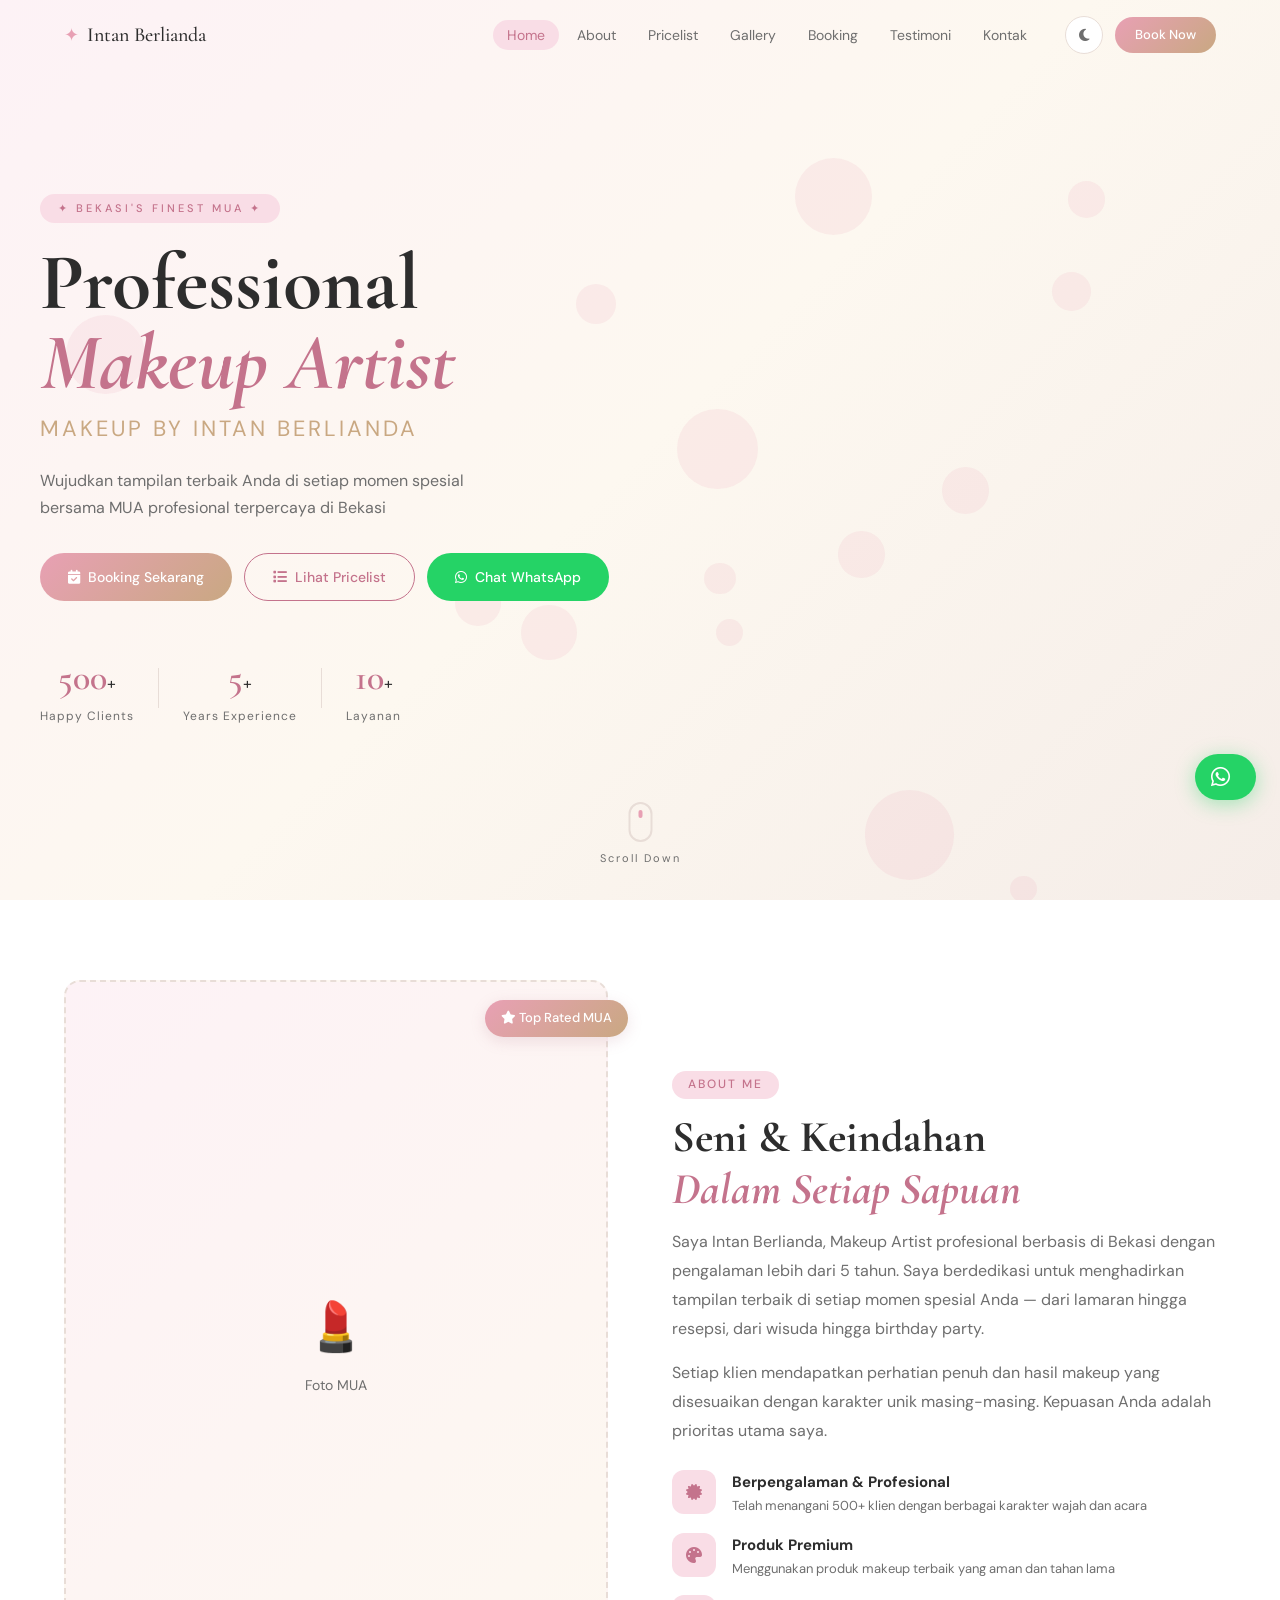
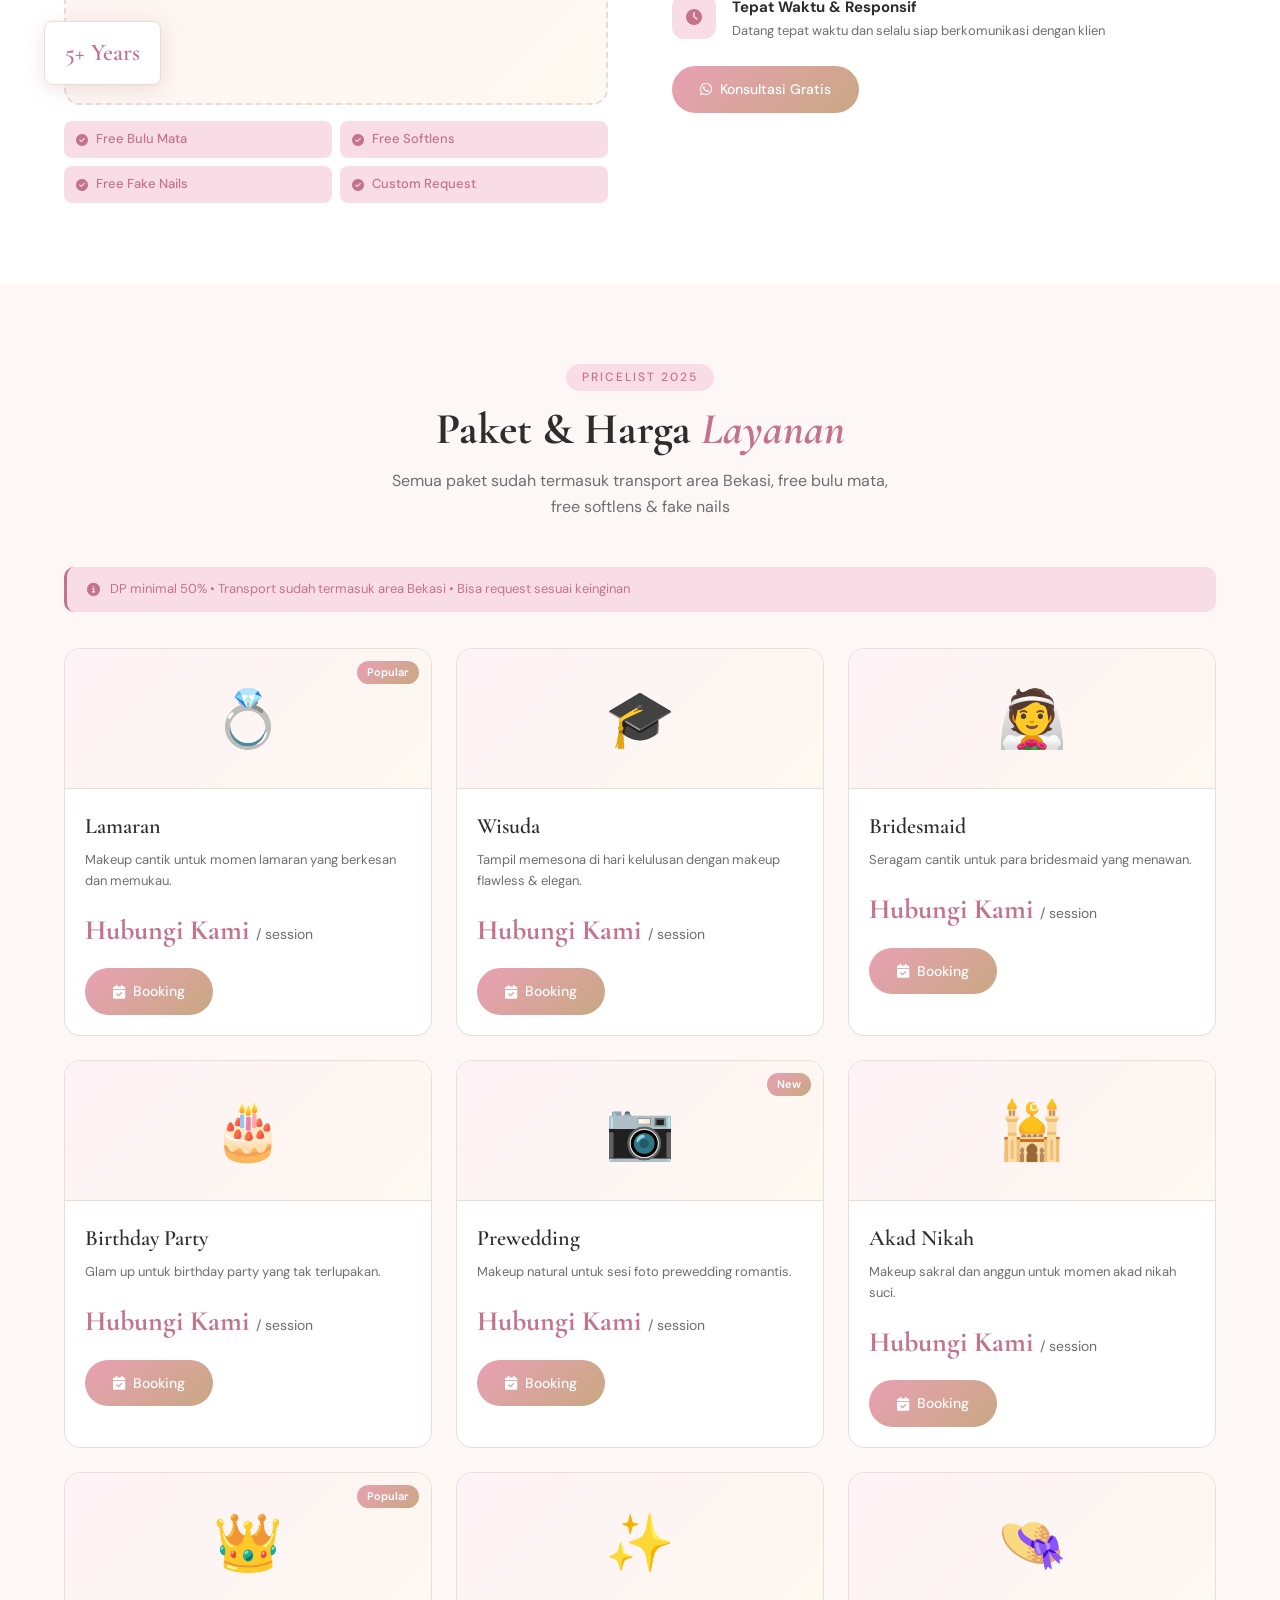
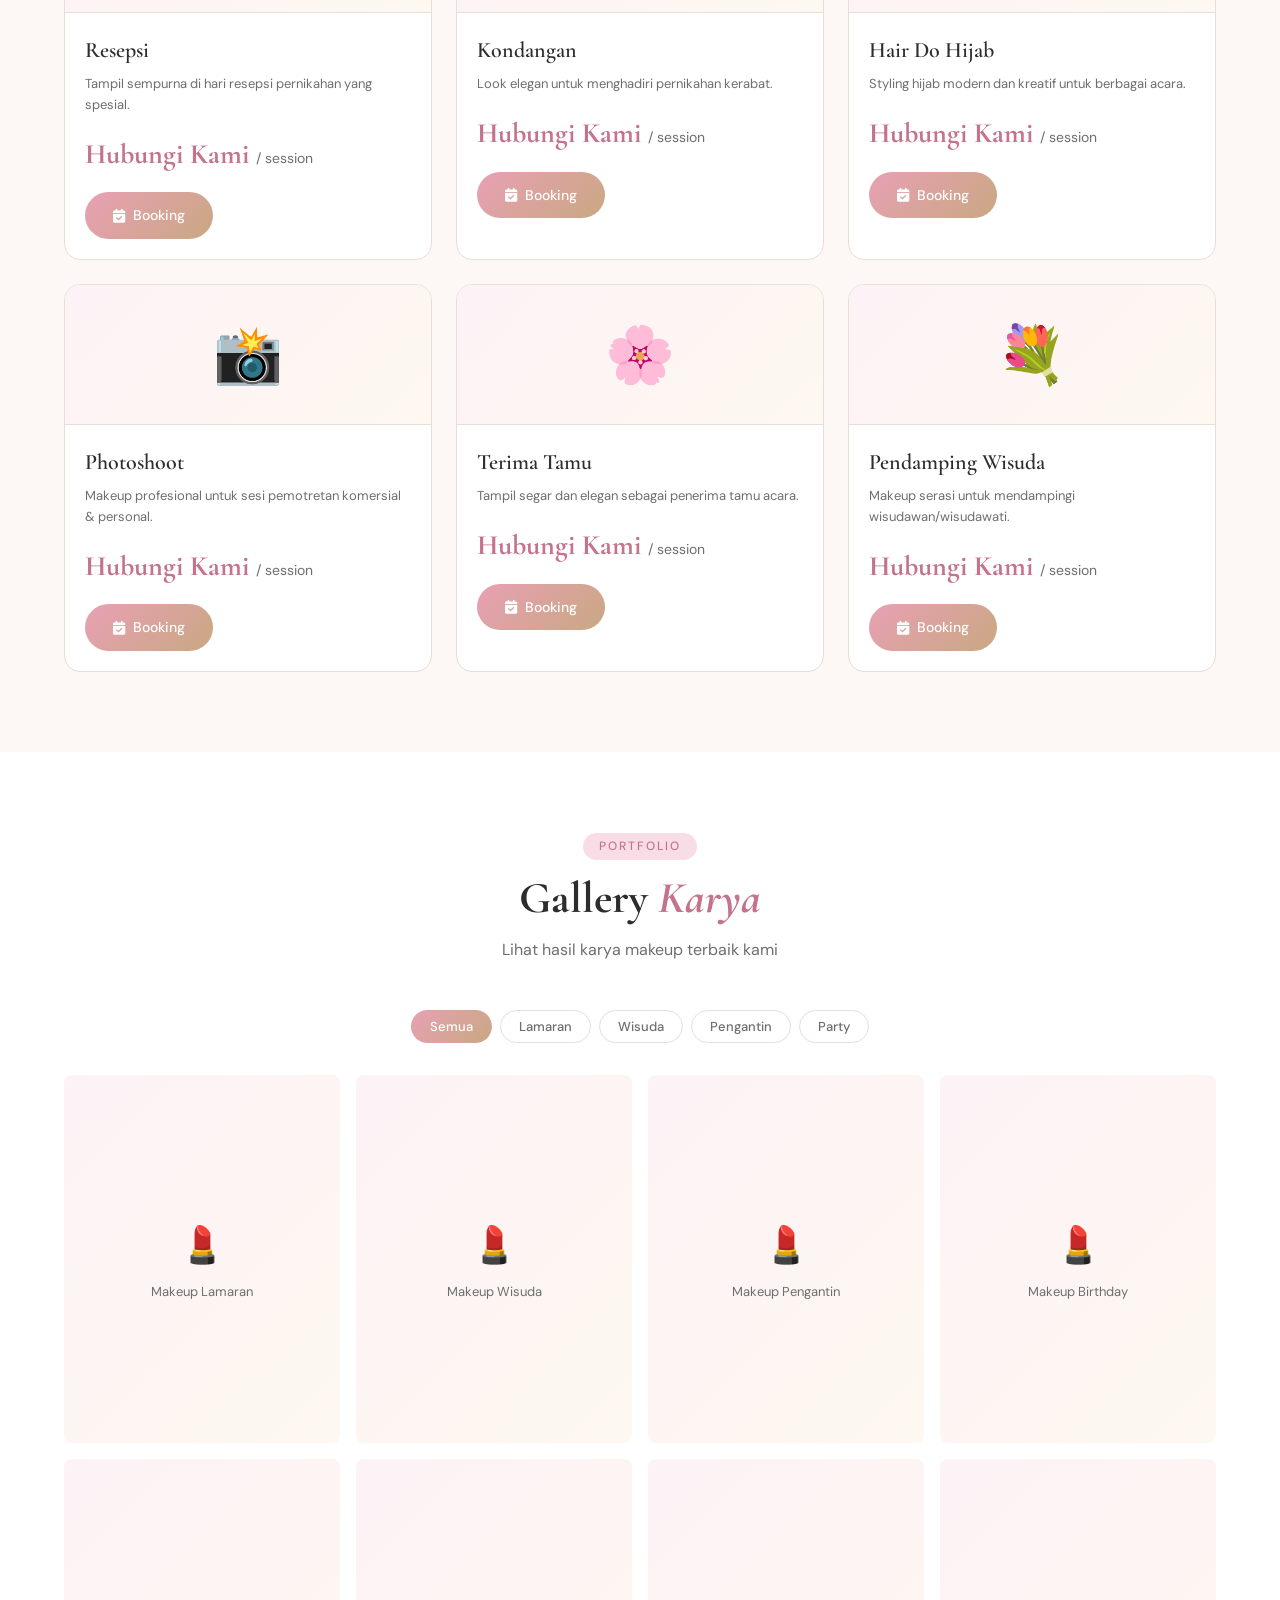
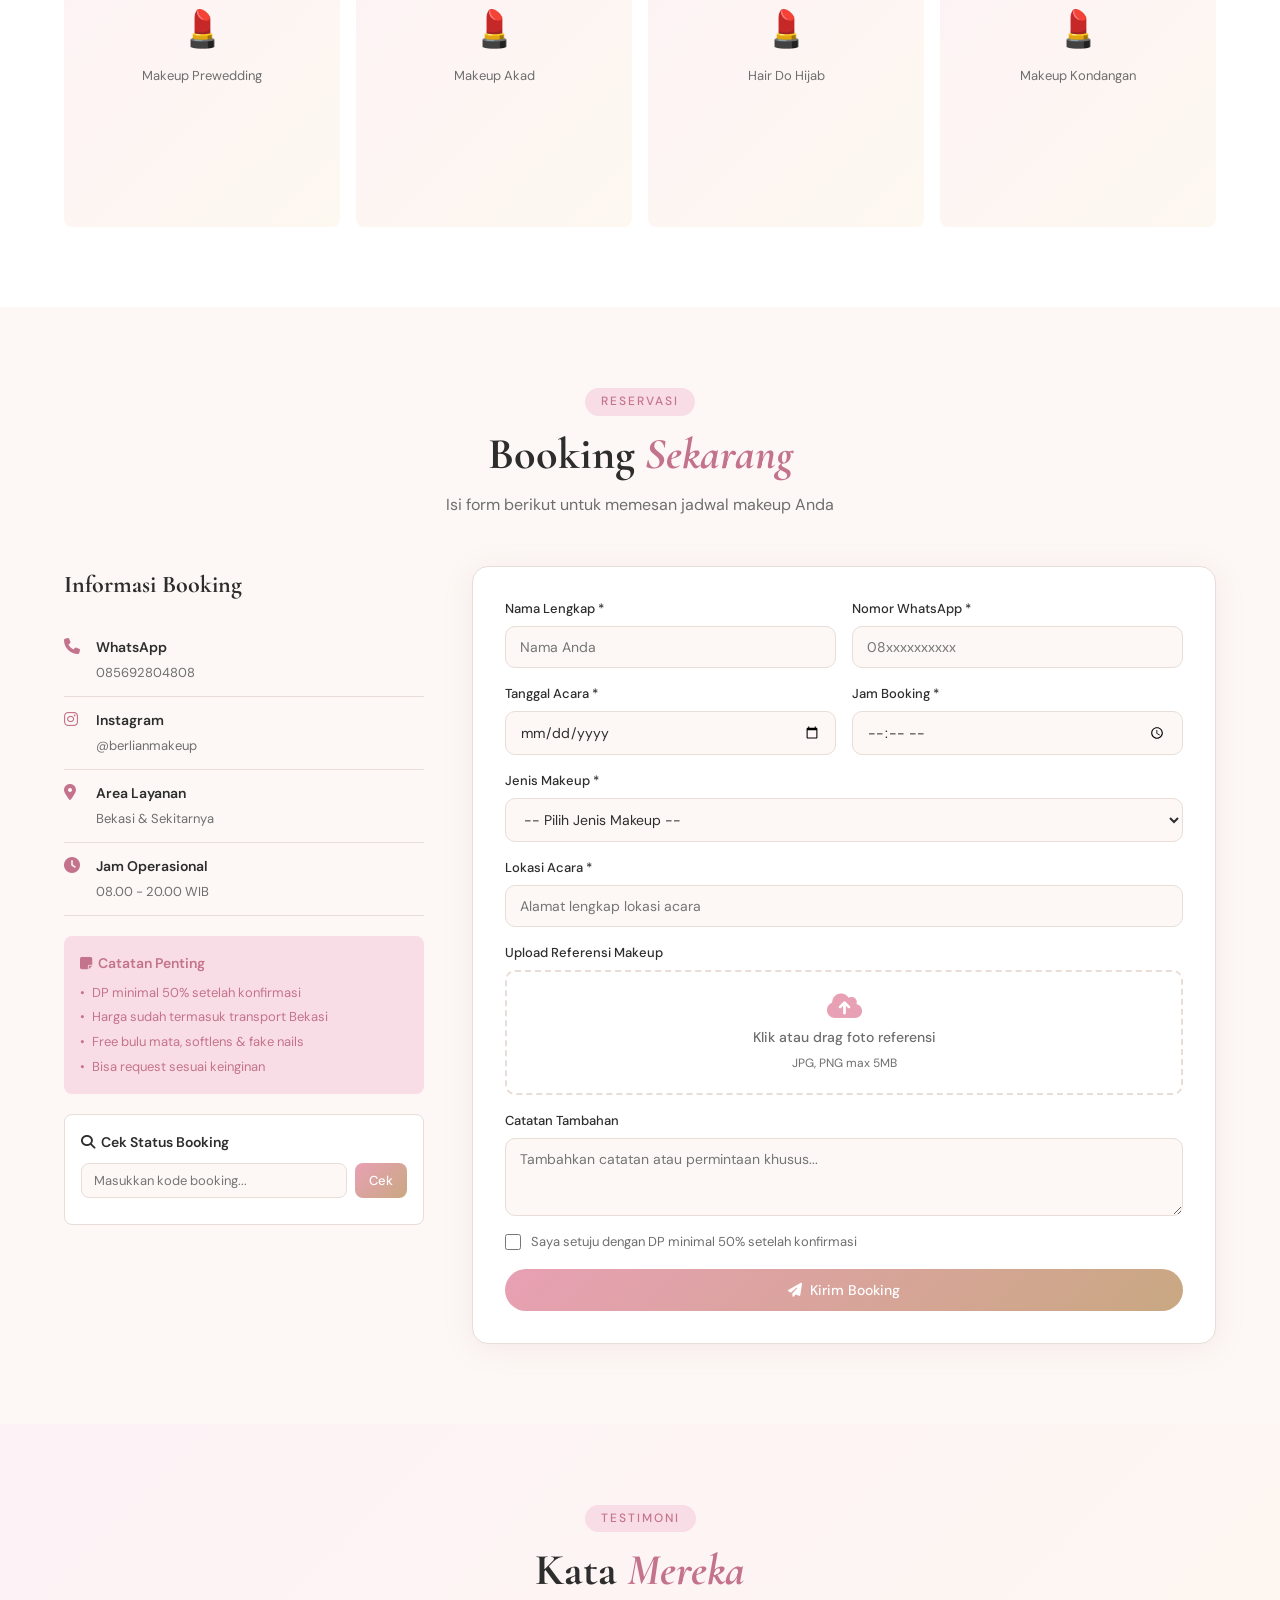
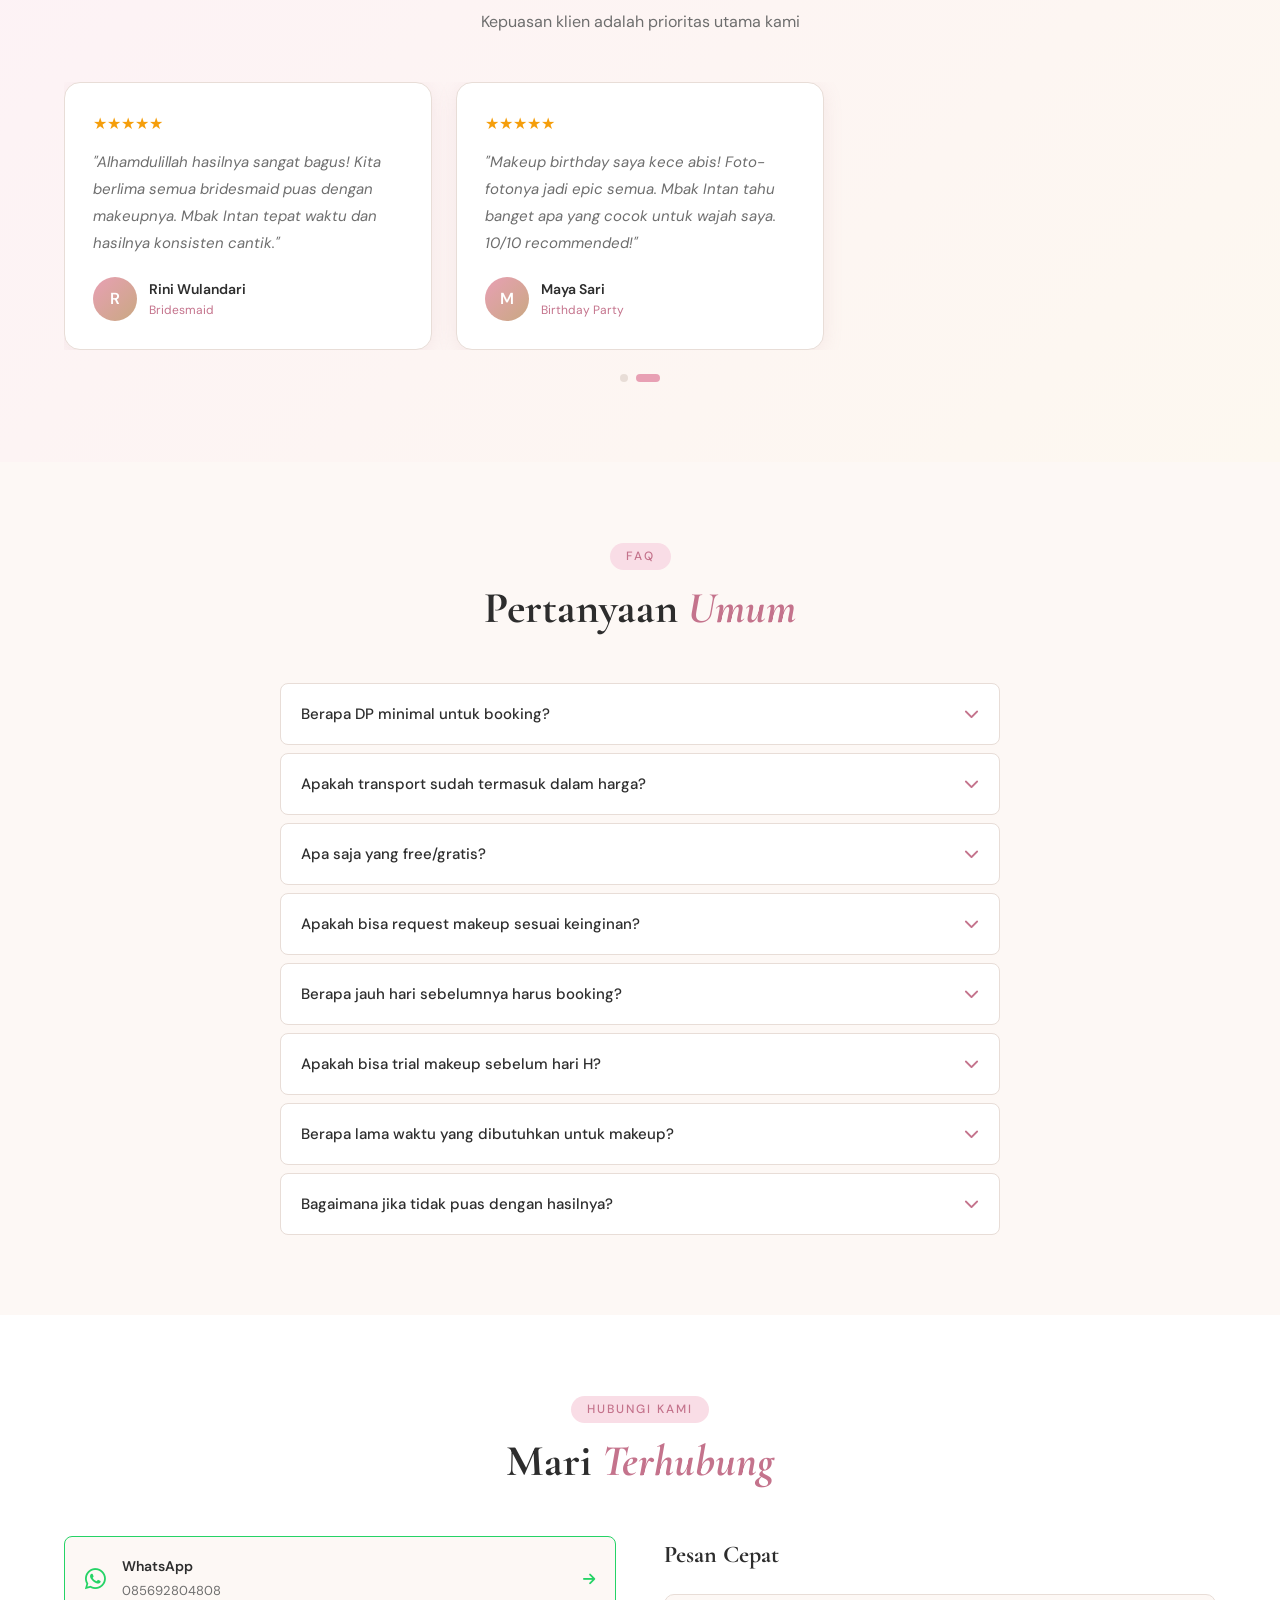
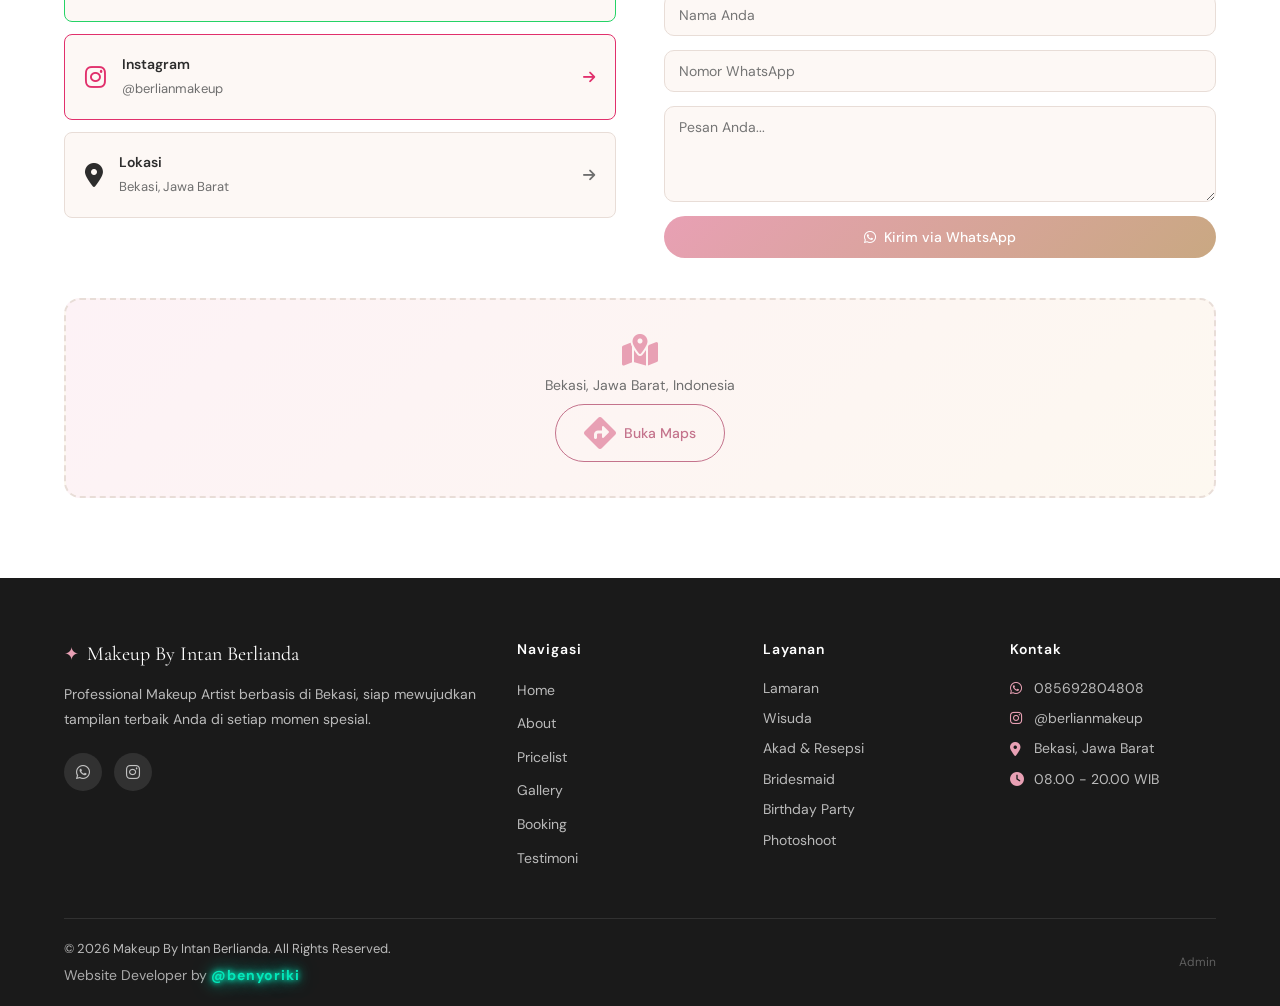
==== commit f6e33b7f: "Add files via upload" ====
--- a/index.html
+++ b/index.html
@@ -7,6 +7,25 @@
   <meta name="keywords" content="makeup artist bekasi, MUA bekasi, makeup lamaran, makeup wisuda, makeup pengantin" />
   <title>Makeup By Intan Berlianda | Professional MUA Bekasi</title>
     <link rel="icon" href="favicon.png" type="image/png">
+	
+	<!-- Primary Meta -->
+<meta name="title" content="Makeup By Intan Berlianda - Professional Makeup Artist Bekasi">
+<meta name="description" content="Tampil cantik dan memukau di setiap momen spesial bersama Makeup By Intan Berlianda. MUA profesional Bekasi untuk wisuda, lamaran, akad, resepsi, bridesmaid, photoshoot, dan berbagai acara lainnya dengan hasil flawless, elegan, dan tahan lama.">
+
+<!-- Open Graph (WhatsApp / Facebook) -->
+<meta property="og:type" content="website">
+<meta property="og:url" content="https://web637.github.io/makeup/">
+<meta property="og:title" content="Makeup By Intan Berlianda - Elegant Beauty & Professional Makeup">
+<meta property="og:description" content="Wujudkan makeup impian Anda bersama MUA profesional terpercaya di Bekasi. Tampilan flawless, modern, elegan, dan disesuaikan dengan karakter wajah untuk setiap momen spesial Anda.">
+<meta property="og:image" content="https://web637.github.io/makeup/preview.jpg">
+<meta property="og:image:width" content="1200">
+<meta property="og:image:height" content="630">
+
+<!-- Twitter -->
+<meta property="twitter:card" content="summary_large_image">
+<meta property="twitter:title" content="Makeup By Intan Berlianda - Luxury Makeup Experience">
+<meta property="twitter:description" content="Makeup modern, elegan, dan tahan lama untuk wisuda, lamaran, akad, resepsi, hingga photoshoot. Rasakan pengalaman makeup premium bersama Makeup By Intan Berlianda.">
+<meta property="twitter:image" content="https://web637.github.io/makeup/preview.jpg">
 <link rel="apple-touch-icon" href="favicon.png">
   <link rel="preconnect" href="https://fonts.googleapis.com">
   <link rel="preconnect" href="https://fonts.gstatic.com" crossorigin>
